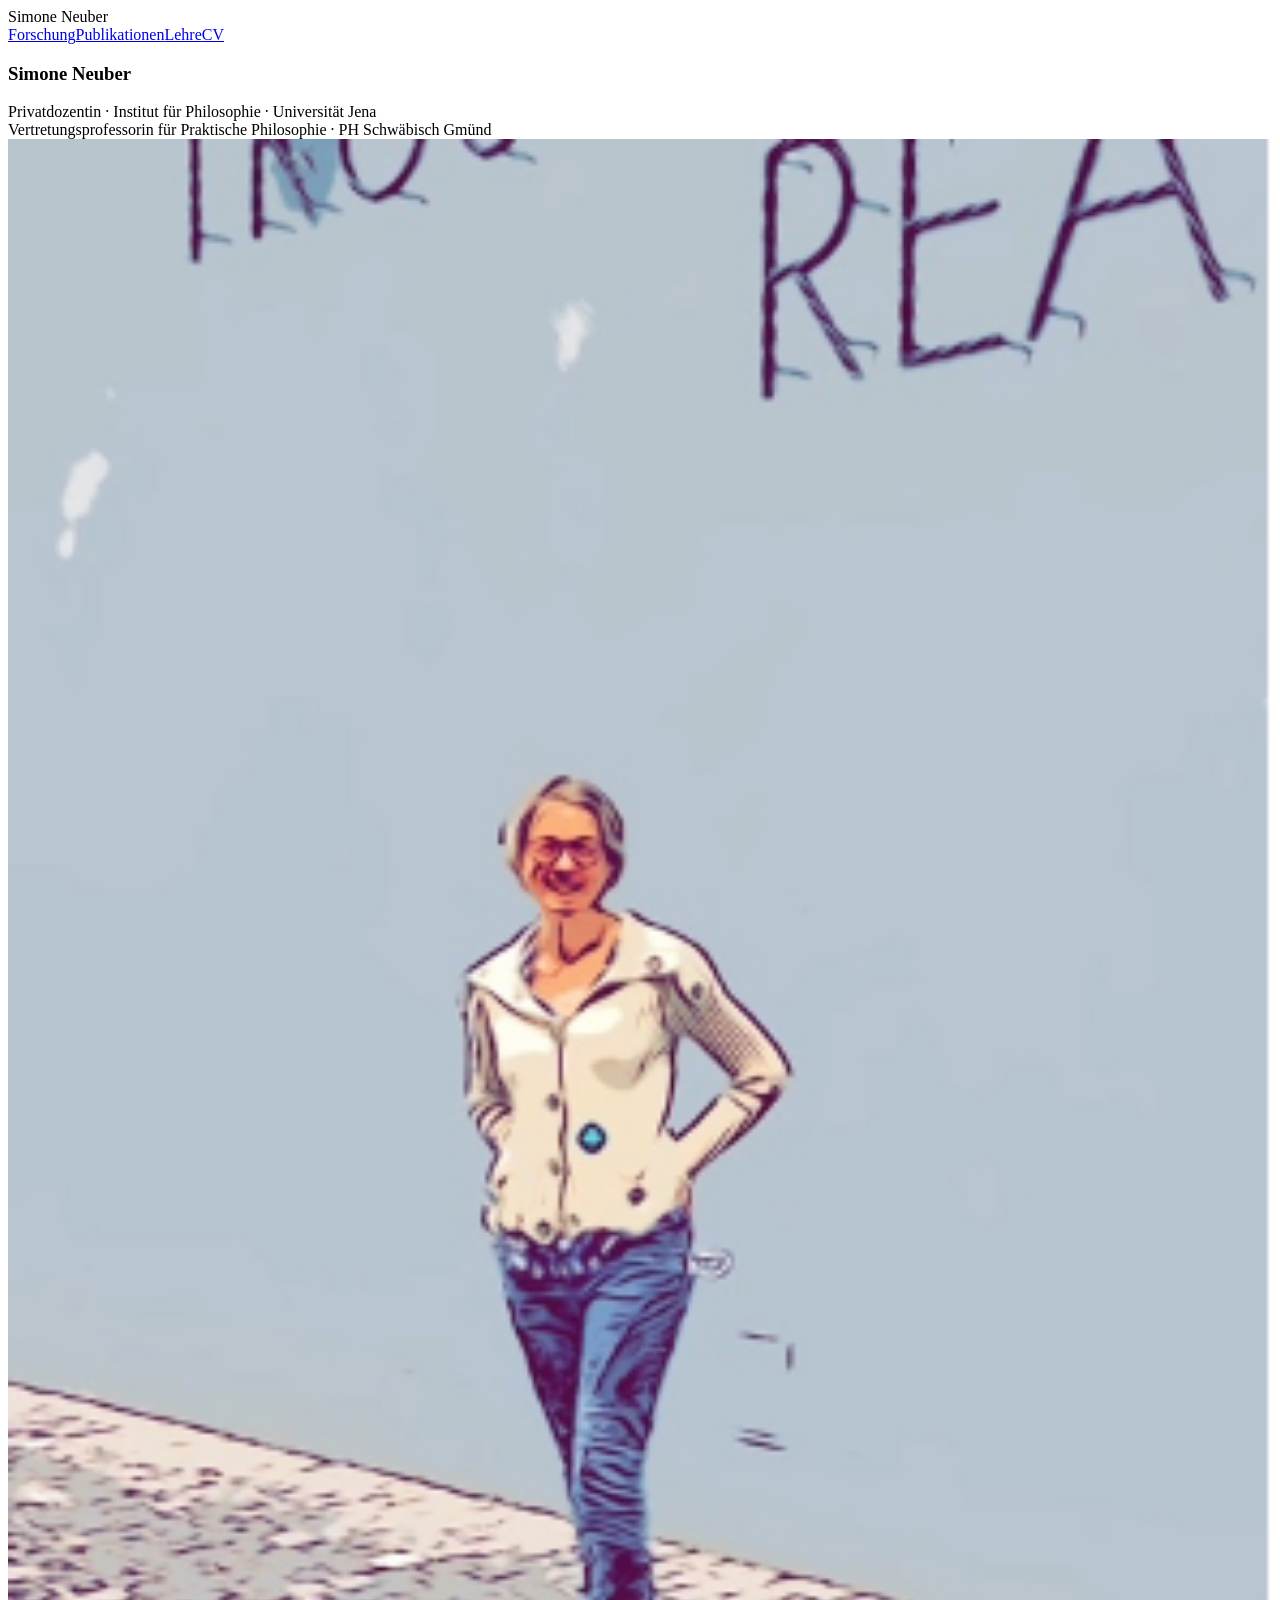
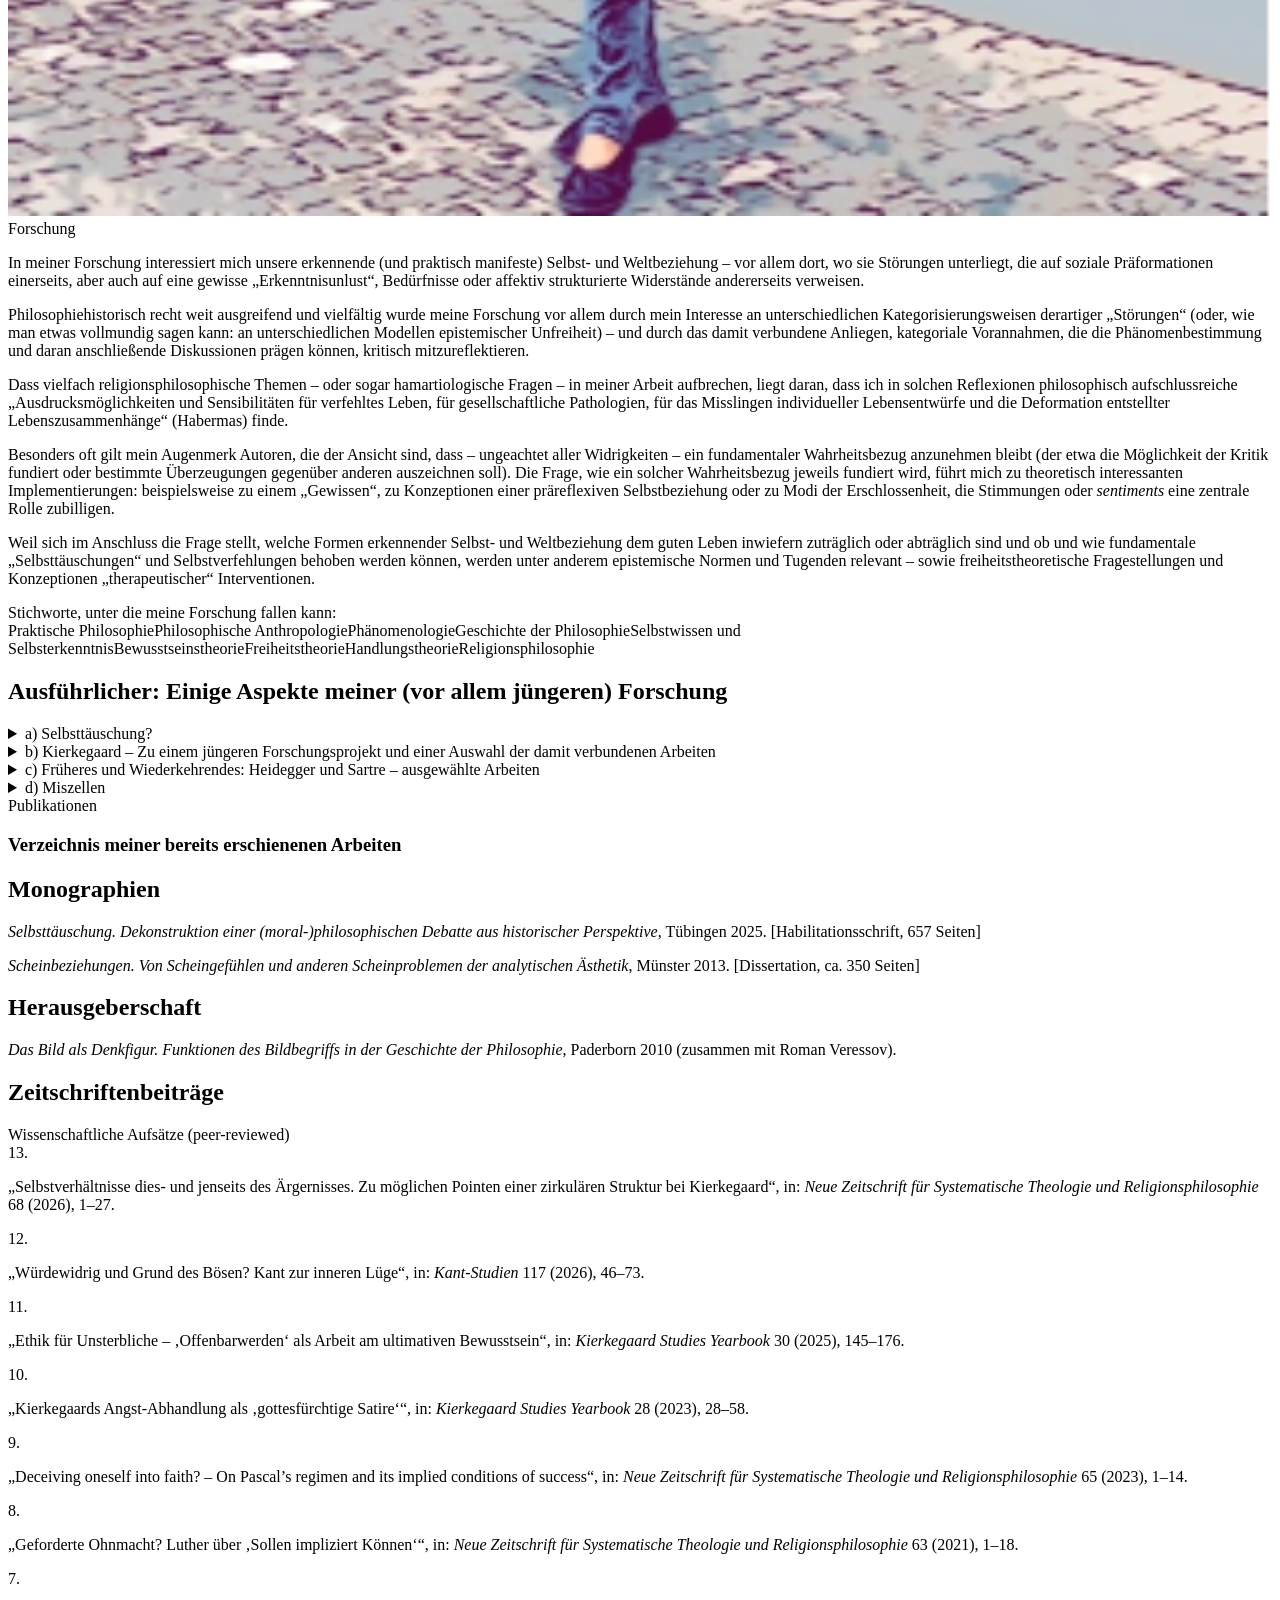
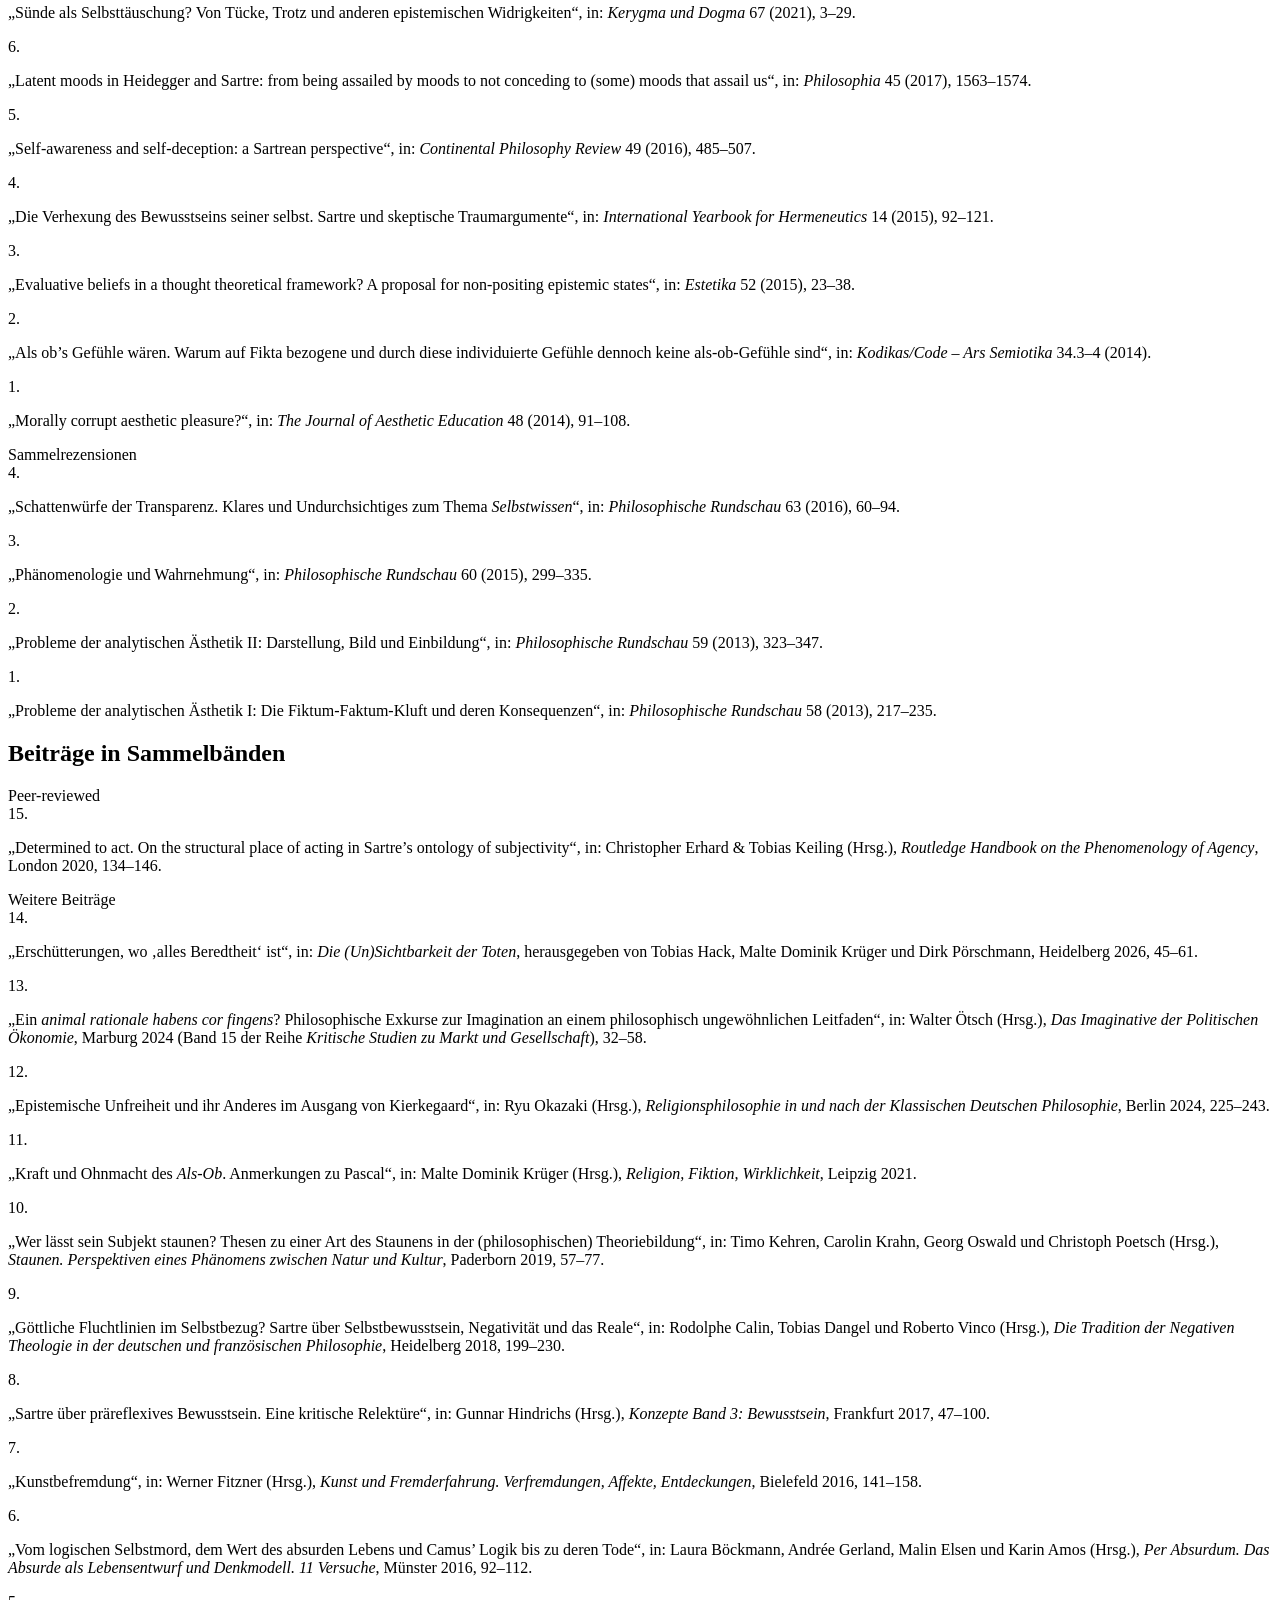
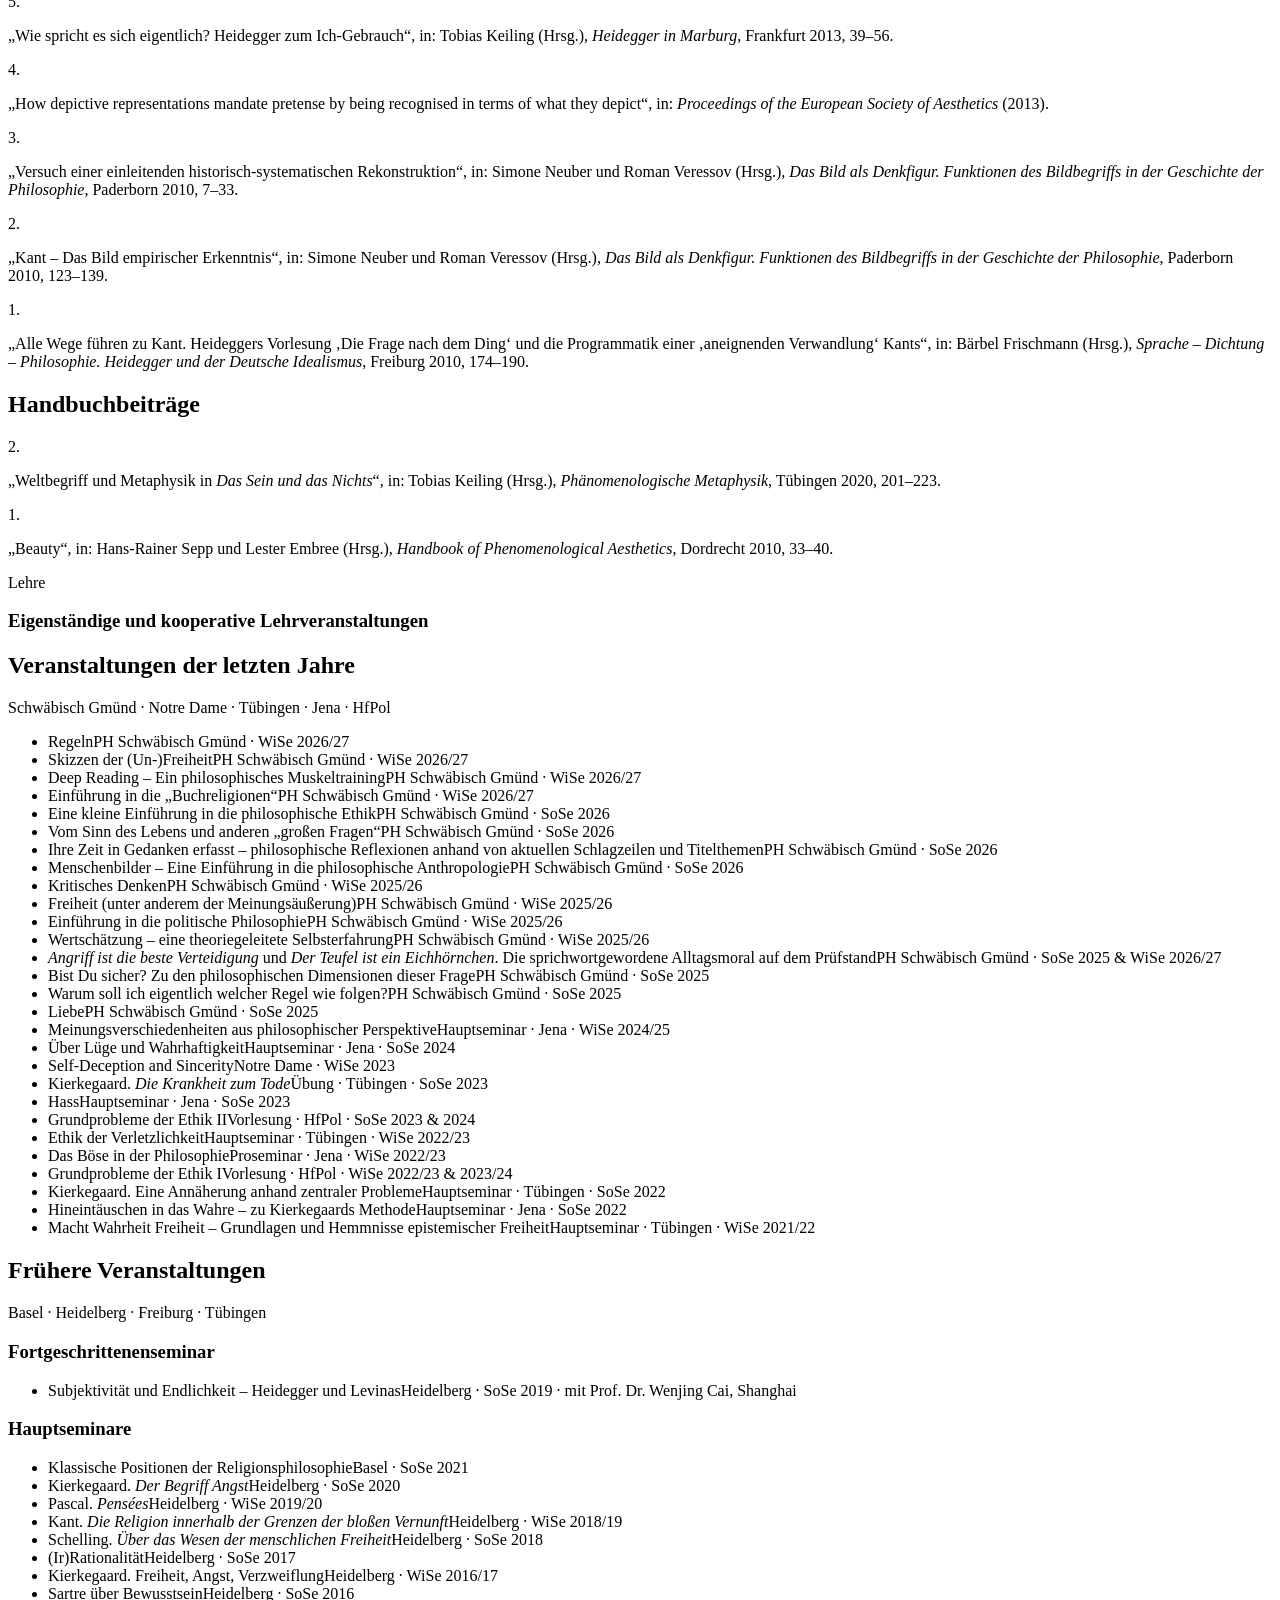
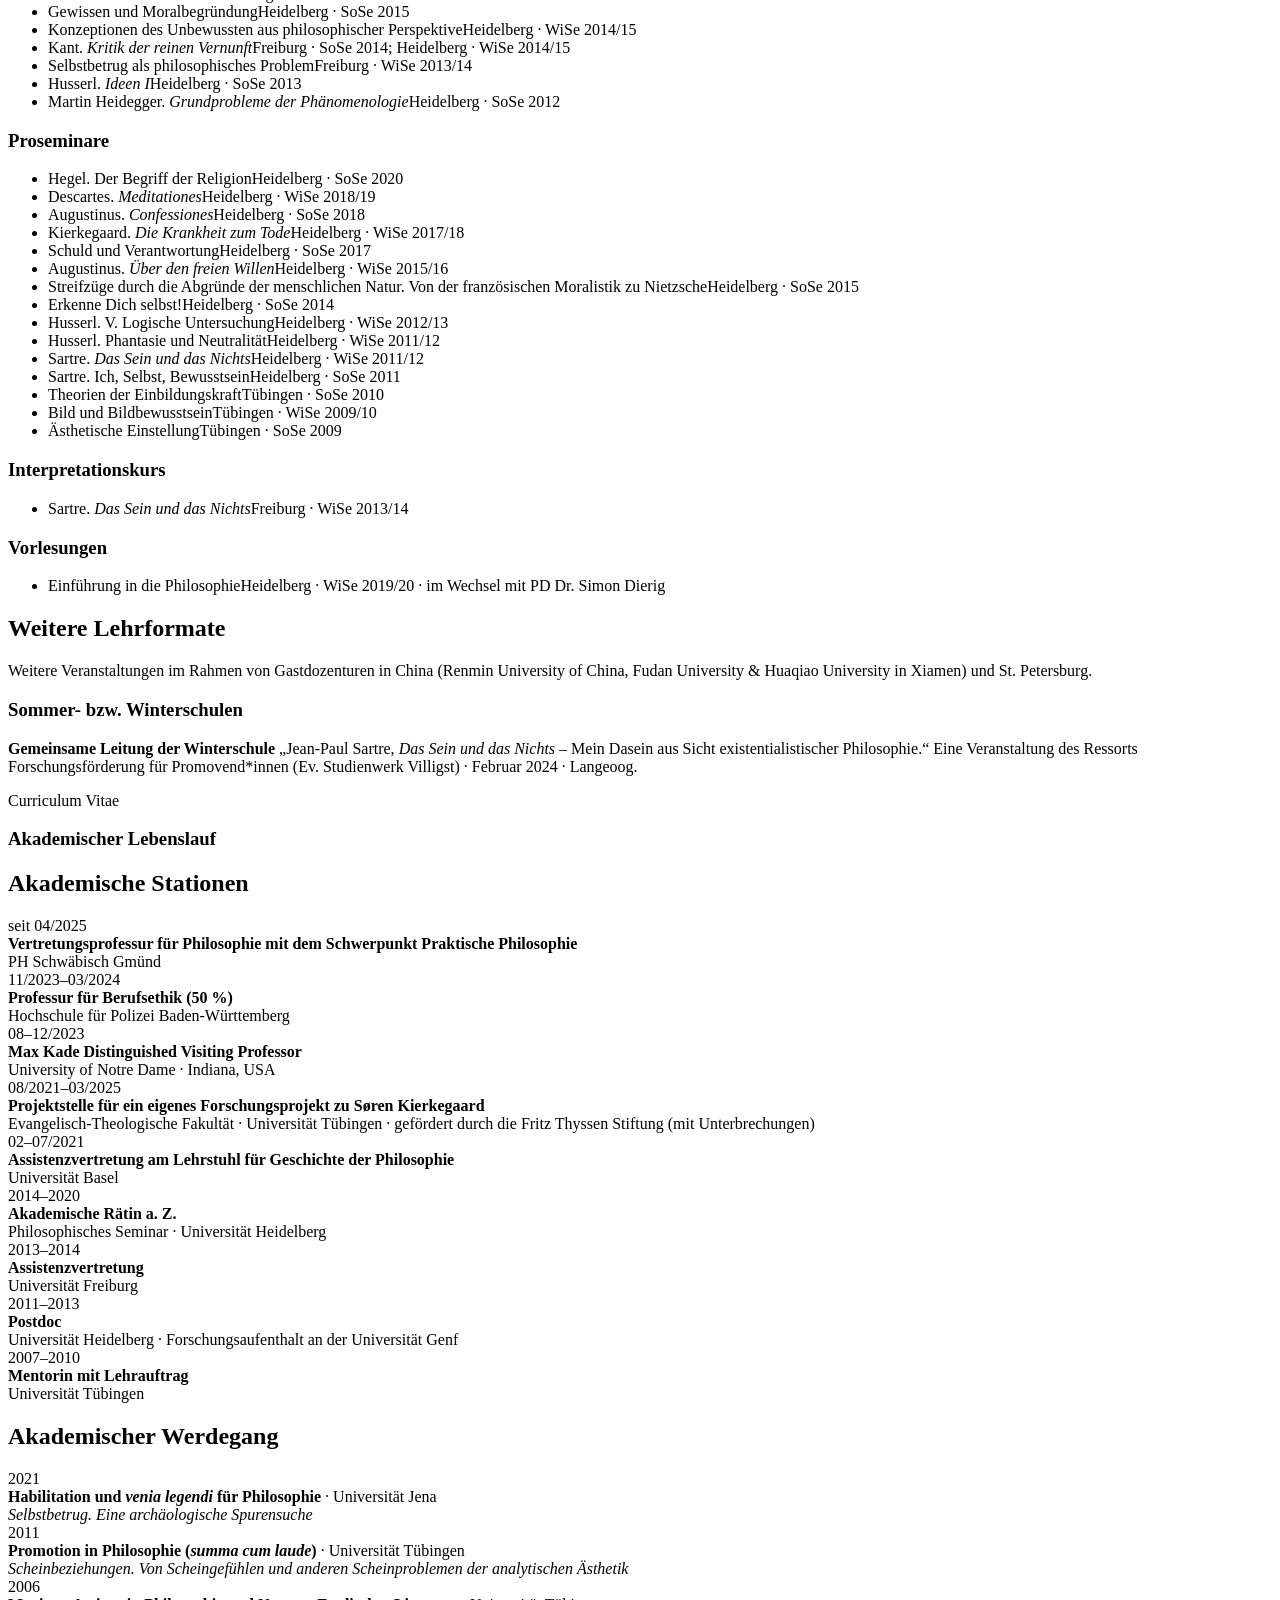
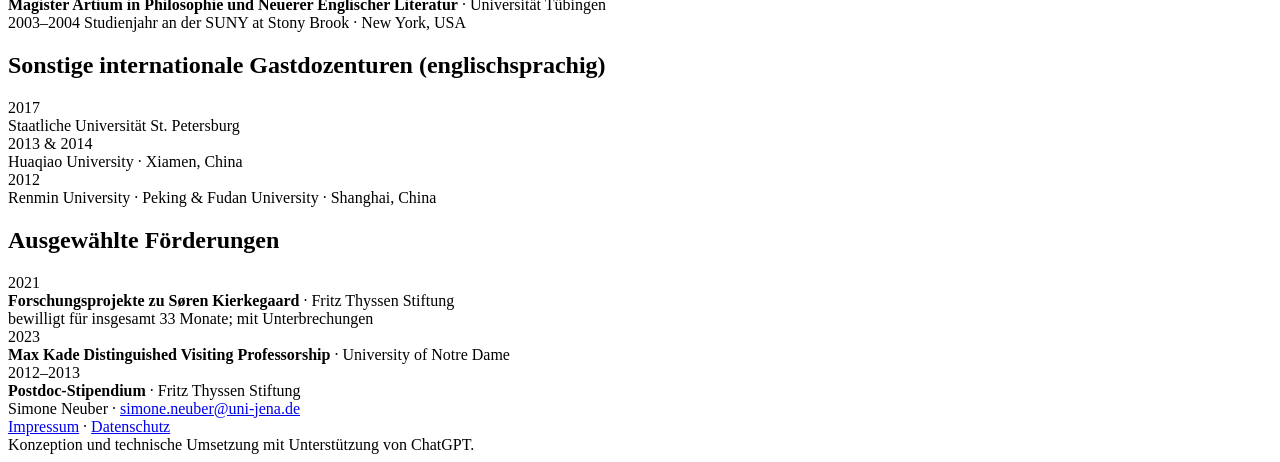
==== index.html @ 90efcafc "Add files via upload" ====
<!DOCTYPE html>
<html lang="de"><head><meta charset="utf-8"/><meta content="width=device-width,initial-scale=1" name="viewport"/><title>Simone Neuber · Philosophie</title><meta content="Simone Neuber – Forschung, Publikationen, Lehre und akademischer Lebenslauf." name="description"/><meta content="Simone Neuber" name="author"/><meta content="light" name="color-scheme"/><link href="styles.css" rel="stylesheet"/></head><body><header><div class="nav"><div class="name">Simone Neuber</div><nav><a aria-label="Forschung" class="active" data-page="research" href="#research">Forschung</a><a aria-label="Publikationen" data-page="publications" href="#publications">Publikationen</a><a aria-label="Lehre" data-page="teaching" href="#teaching">Lehre</a><a aria-label="CV" data-page="cv" href="#cv">CV</a></nav></div></header><section class="page active" id="research">
<section class="hero"><div><h1>Simone Neuber</h1><div class="position">Privatdozentin · Institut für Philosophie · Universität Jena<br/>Vertretungsprofessorin für Praktische Philosophie · PH Schwäbisch Gmünd</div></div><div class="portrait"><img alt="Porträt von Simone Neuber" src="assets/portrait.png" style="width:100%;height:100%;object-fit:cover;object-position:center;border:0"/></div></section>
<main><article class="article"><div class="eyebrow">Forschung</div>
<p>In meiner Forschung interessiert mich unsere erkennende (und praktisch manifeste) Selbst- und Weltbeziehung – vor allem dort, wo sie Störungen unterliegt, die auf soziale Präformationen einerseits, aber auch auf eine gewisse „Erkenntnisunlust“, Bedürfnisse oder affektiv strukturierte Widerstände andererseits verweisen.</p>
<p>Philosophiehistorisch recht weit ausgreifend und vielfältig wurde meine Forschung vor allem durch mein Interesse an unterschiedlichen Kategorisierungsweisen derartiger „Störungen“ (oder, wie man etwas vollmundig sagen kann: an unterschiedlichen Modellen epistemischer Unfreiheit) – und durch das damit verbundene Anliegen, kategoriale Vorannahmen, die die Phänomenbestimmung und daran anschließende Diskussionen prägen können, kritisch mitzureflektieren.</p>
<p>Dass vielfach religionsphilosophische Themen – oder sogar hamartiologische Fragen – in meiner Arbeit aufbrechen, liegt daran, dass ich in solchen Reflexionen philosophisch aufschlussreiche „Ausdrucksmöglichkeiten und Sensibilitäten für verfehltes Leben, für gesellschaftliche Pathologien, für das Misslingen individueller Lebensentwürfe und die Deformation entstellter Lebenszusammenhänge“ (Habermas) finde.</p>
<p>Besonders oft gilt mein Augenmerk Autoren, die der Ansicht sind, dass – ungeachtet aller Widrigkeiten – ein fundamentaler Wahrheitsbezug anzunehmen bleibt (der etwa die Möglichkeit der Kritik fundiert oder bestimmte Überzeugungen gegenüber anderen auszeichnen soll). Die Frage, wie ein solcher Wahrheitsbezug jeweils fundiert wird, führt mich zu theoretisch interessanten Implementierungen: beispielsweise zu einem „Gewissen“, zu Konzeptionen einer präreflexiven Selbstbeziehung oder zu Modi der Erschlossenheit, die Stimmungen oder <em>sentiments</em> eine zentrale Rolle zubilligen.</p>
<p>Weil sich im Anschluss die Frage stellt, welche Formen erkennender Selbst- und Weltbeziehung dem guten Leben inwiefern zuträglich oder abträglich sind und ob und wie fundamentale „Selbsttäuschungen“ und Selbstverfehlungen behoben werden können, werden unter anderem epistemische Normen und Tugenden relevant – sowie freiheitstheoretische Fragestellungen und Konzeptionen „therapeutischer“ Interventionen.</p>
<div class="keywords-label">Stichworte, unter die meine Forschung fallen kann:</div><div class="keywords"><span>Praktische Philosophie</span><span>Philosophische Anthropologie</span><span>Phänomenologie</span><span>Geschichte der Philosophie</span><span>Selbstwissen und Selbsterkenntnis</span><span>Bewusstseinstheorie</span><span>Freiheitstheorie</span><span>Handlungstheorie</span><span>Religionsphilosophie</span></div><h2 class="major">Ausführlicher: Einige Aspekte meiner <span>(vor allem jüngeren)</span> Forschung</h2><details class="research-detail"><summary>a) Selbsttäuschung?</summary><div class="detail-body"><p>Eigentlich wollte ich mit meiner Habilitationsschrift zur aktuellen Debatte um die „Rätsel der Selbsttäuschung“ beitragen – aus Sartre’scher Perspektive. Der Plan war in gewisser Weise aporetisch: Denn wenn Sartres Konzeption der <em>mauvaise foi</em> ernst genommen wird, ist sein Beitrag zur Debatte <em>revisionistisch</em>, weil Sartre meint, dass der konzeptuelle Rahmen der <span class="nowrap">(Fremd-)Täuschung</span>, des Betrugs oder der willentlichen Illusionen die Sache verfehlt. Zu der Sache selbst führt aus Sartres Perspektive einzig der kategoriale Rahmen des „Glaubens“ – oder eben der <em>mauvaise foi</em>.</p><p>Liest man Sartre als jemanden, der in der Sache – wenn auch nicht „historisch“ – kategoriale Bedenken gegenüber der gegenwärtigen Debatte artikuliert, zeigt sich beim Blick auf die Tradition, dass er in guter Gesellschaft ist; paradoxerweise gerade dort, wo die aktuelle Forschungsliteratur zunehmend ihr Phänomen – oder etwas zu ihrer Phänomenfamilie Gehöriges – zu finden scheint. Der kategoriale Zugriff durch das Raster der rätselhaften „Selbsttäuschung“ erweist sich dabei als reichlich problematisches Aktualisierungsmedium: Bei der Einverleibung geht vielfach gerade das kritische Potential der historischen Autoren verloren, durch das sie weniger zur Debatte beitragen als diese vielmehr – durchaus im Sinne Sartres, wenn auch auf je eigene Weise – problematisieren und bereichern können.</p><p>Aus dem geplanten systematischen Beitrag zu den „Rätseln der Selbsttäuschung“ wurde so eine <em>„Dekonstruktion einer […] Debatte aus historischer Perspektive“</em>, die den Sartre’schen Impuls eines „Durchdenk die Sache doch mal so!“ bei einer Reihe von Autoren auf je eigene Weise wiederfindet. Augustinus bringt mit seiner <em>seductio sui</em> ein dynamisch konstituiertes verkehrtes Selbstverhältnis ins Spiel, bei dem sich das Subjekt durch eine „falsche Imagination“, wie es Schelling später nennen wird, so von der Wahrheit wegführt, dass es den „Sündenfall“ in gewisser Weise immer wieder neu performativ vollzieht. (Das klingt anachronistisch und vielleicht eher kierkegaardianisch – aber derartiges blitzt tatsächlich schon bei Augustinus auf!) Kant wirbt mit seiner „inneren Lüge“ für eine bestimmte Form mangelhafter Gewissenhaftigkeit; Pierre Nicoles <em>illusions</em> sind so stark von sozialen Dynamiken getragen, dass sie sich kaum sinnvoll als „Selbsttäuschung“ ansprechen lassen. Und Pascal denkt viel zu verstockungstheoretisch, um Raum für Dynamiken des Sich-selbst-Täuschens zu lassen.</p><p>Genuinere „Selbsttäuschungsdenker“ – wenn auch mit einem eigentümlich weiten Phänomenverständnis – kommen ebenfalls zu Wort: etwa Daniel Dyke, dem wir den ersten systematischen Traktat zu einem ausdrücklich als <em>self-deceit</em> gefassten Phänomen aus dem Jahr 1614 zu verdanken haben und der im Hintergrund der ersten deutschsprachigen Selbstbetrugs- und Selbsttäuschungs-Debatten im 18. Jahrhundert steht. Diese Debatten rekonstruiere ich in groben Zügen und zeichne damit zugleich nach, welche theoretischen Widerstände die Rede von einem wörtlich gemeinten „Selbstbetrug“ zunächst hervorgerufen hat. Bei Wieland wird ihre Diskussion denn auch mit spitzer Ironie in „eine hübsche Gesellschaft“ verlegt, „wo diese Materie, mit aller Seichtigkeit […] durchgebeutelt wurde“. Umso bemerkenswerter ist, wie selbstverständlich sich die Kategorie heute auf sehr viel ältere und durchaus heterogene Phänomene zurückprojizieren lässt.</p><div class="pub-label">Damit verbundene Arbeiten (Auswahl)</div><p><em>Selbsttäuschung. Dekonstruktion einer (moral-)philosophischen Debatte aus historischer Perspektive</em> (Tübingen, 2025).</p><p>„Würdewidrig und Grund des Bösen? Kant zur inneren Lüge“ (<em>Kant-Studien</em>, 2026).</p><p>„Deceiving oneself into faith? – On Pascal’s regimen and its implied conditions of success“ (<em>Neue Zeitschrift für Systematische Theologie und Religionsphilosophie,</em> 2023)</p></div></details><details class="research-detail"><summary>b) Kierkegaard – Zu einem jüngeren Forschungsprojekt und einer Auswahl der damit verbundenen Arbeiten</summary><div class="detail-body"><p>Sofern Kierkegaard mit seinem pseudonymen Werk die Programmatik eines <em>Hineintäuschens in das Wahre</em> verbindet, das aus einem umfassenden „Sinnentrug“ befreien soll, führt meine Auseinandersetzung mit ihm – die von der Fritz Thyssen Stiftung gefördert wurde – in gewisser Weise die Faszination fort, die das obige Projekt angetrieben hat. Doch verschieben sich die Akzente.</p><p>„Selbstverhältnisse dies- und jenseits des Ärgernisses“ (<em>Neue Zeitschrift für Systematische Theologie und Religionsphilosophie</em>, 2026). Kierkegaard ist durch seinen Schreibstil für viele ein recht ärgerlicher Autor. Er ist auch einer, der das „Ärgernis“ als affektiven Abstoßeffekt des absoluten Paradoxes der Christologie zu einer zentralen Kategorie macht. Selig ist, wer in „die Möglichkeit des Ärgernisses“ gestellt ist – und sich nicht ärgert.</p><p>Mich interessiert in diesem Text, ob Kierkegaard theoretisch (und nicht nur exegetisch) gute Gründe hat, diese Disjunktion aus Ärgernis-Nehmen und Nicht-Ärgernis-Nehmen anzubieten (was ich durch eine Analyse der praktischen Identität der sogenannten „ethischen Existenz“ und einer bestimmten Konzeption der „Zusage“ bejahe). Die sehr Kierkegaard-immanente Frage führt auf direktem Weg zu systematisch relevanten Fragen: etwa nach der Möglichkeit einer grundlegenden Transformation praktischer Selbstverhältnisse oder zu der Frage, wie Freiheit gedacht werden muss, wenn „Gnade“ in ihre Bedingungen eingeht, ohne die Struktur der Freiheit als Selbstbestimmtheit zu kompromittieren.</p><p>„Ethik für Unsterbliche – ‚Offenbarwerden‘ als Arbeit am ultimativen Bewusstsein“ (<em>Kierkegaard Studies Yearbook</em>, 2025). Heidegger wird immer wieder mit Kierkegaard in Verbindung gebracht, sofern auch dieser dem Tod existenztransformative Kraft bescheinige. Ich schlage eine andere Lektüre vor: Bei Kierkegaard trägt nicht der Tod, sondern der Gedanke der Unsterblichkeit – genauer: eines göttlichen Endgerichts – die transformative Last. Mit ihm verbindet sich die Dringlichkeit, bereits in der Zeit als jene Verantwortungseinheit zu existieren, als welche jeder Einzelne ultimativ angeschaut wird. „Offenbarwerden“ bezeichnet dann die Arbeit an einem solchen „ultimativen Bewusstsein“ – und damit zugleich eine eigentümliche Konzeption praktischer Identität, in der die Frage, wer ich bin und sein soll, von der Frage nach demjenigen, als der ich mich zu verantworten habe, nicht zu trennen ist.</p><p>„Kierkegaards Angst-Abhandlung als ‚gottesfürchtige Satire‘“ (<em>Kierkegaard Studies Yearbook</em>, 2023). Hier gehe ich den eigentlich recht offensichtlichen ironischen Brechungen der berühmten Angst-Schrift nach. Nimmt man sie ernst, wird der theoretische Beitrag ihres ersten Kapitels subversiv gebrochen: Er ist keine „neutrale“ Theorie einer Aporie der Freiheit – sprich: des „Sündenfalls“ –, sondern die Selbstauskunft eines von tiefer Angst vor dem Guten und Bösen Gezeichneten, der durch die Art seines theoretischen Entwurfs (und indem er überhaupt zu diesem anhebt) die auf sich geladene Schuld von sich weist. <em>Der Begriff Angst</em> wird dadurch nicht weniger theoretisch faszinierend. Doch verschiebt sich die Pointe der Schrift.</p></div></details><details class="research-detail"><summary>c) Früheres und Wiederkehrendes: Heidegger und Sartre – ausgewählte Arbeiten</summary><div class="detail-body"><p>Heidegger war Gegenstand meiner Magisterarbeit, deren Kurzform – „Alle Wege führen zu Kant. Heideggers Vorlesung ‚Die Frage nach dem Ding‘ und die Programmatik einer ‚aneignenden Verwandlung‘ Kants“ – zu meiner ersten wissenschaftlichen Publikation wurde.</p><p>In einer neueren Arbeit zum einhundertsten Jubiläum von <em>Sein und Zeit</em> (für ein Sonderheft der <em>Deutschen Zeitschrift für Philosophie</em>) versuche ich, mit geburtstagsfreundlichem Wohlwollen meine früheren Lektüreeindrücke zu revidieren und einer zunächst eher ärgerlichen Zirkularität von Heideggers Gewissenskonzeption eine strukturelle Stimmigkeit einzuzeichnen. Dabei profitiere ich unter anderem von meinen jüngeren Arbeiten zu Zirkelstrukturen bei Kierkegaard.</p><p>Neben Heidegger ist Sartre ein immer wiederkehrender Gesprächspartner. Seine Konzeption eines präreflexiven Selbstbezugs habe ich in „Sartre über präreflexives Bewusstsein. Eine kritische Relektüre“ (<em>Konzepte</em>, 2017) untersucht. Die strukturelle Fruchtbarkeit seiner eigentümlichen Unterscheidung von (deskriptiver) Ontologie und (explanatorischer) Metaphysik, der ich in „Weltbegriff und Metaphysik in <em>Das Sein und das Nichts</em>“ (<em>Phänomenologische Metaphysik</em>, 2020) unter anderem nachgegangen bin, habe ich jüngst unerwartet in einer Arbeit zu Kierkegaard wiederentdeckt.</p><p>Die Arbeit „Determined to act. On the structural place of acting in Sartre’s ontology of subjectivity“ (<em>The Routledge Handbook of Phenomenology of Agency</em> 2020) mag ich, weil ich dort Sartres eigentümliche Konzeption des <em>néant</em> und einige der erstaunlich weitreichenden systematischen Erwartungen aufschlüssle, die er mit ihr verbindet. Besonders interessiert mich dabei Sartres Versuch zu erklären, warum Bewusstsein wesentlich handelndes Bewusstsein ist. Neben der setzenden Intentionalität des Gegenstandsbezugs lässt sich bei ihm eine projektive Intentionalität rekonstruieren: Bewusstsein entwirft in einer Art „Kurzschluss-Projektion“ einen Wert, wobei dieser Entwurf sich immer schon als praktisches Engagement in seine versuchte Verwirklichung vollzieht. Diese projektive Intentionalität prägt wiederum, wie uns die Welt begegnet: nicht als Welt bloßer Gegenstände, sondern als eine Welt von Aufgaben, Aufforderungen und Möglichkeiten des Handelns. Sartres Konzeption des Handelns wird so aus dem Horizont seiner Ontologie heraus entwickelt.</p></div></details><details class="research-detail"><summary>d) Miszellen</summary><div class="detail-body"><p>Kann man philosophisch zu Luther publizieren? Durchaus, vor allem wenn es um das Verhältnis von Sollen und Können geht – und wenn der persistente Eindruck zu revidieren ist, Luther sei ein vehementer Kontrahent der These „Sollen impliziert Können“. Tatsächlich bestreitet Luther diese These nicht, sondern vertritt sie leidenschaftlich. Denn sie aufzugeben – „Was ist das anderes, als aus Gott einen Tyrannen und Schinder (<em>tyrannum et carnificem</em>) zu machen, der von uns fordert, was wir nicht leisten können?“ (nach Kleinknecht, WA 40/1, 227, 19 f.)</p><p>Allerdings kennt Luther verschiedene Formen des „Gebrauchs“ eines „Sollens“: etwa einen, der – mit gleichsam didaktischer Funktion und als wäre er „quaedam Ironia seu irrisio“ (WA 40/1, 425, 32.28) – den Einzelnen gerade seines Unvermögens überführen soll. Mit dieser Fokussierung ficht Luther die These „Sollen impliziert Können“ nicht an. Vielmehr ist die Einführung dieses besonderen Gebrauchs an die These gebunden, dass ein gewöhnliches <em>Sollen</em> ein <em>Können</em> impliziert. Das zeige ich in „Geforderte Ohnmacht? Luther über ‚Sollen impliziert Können‘“ (<em>Neue Zeitschrift für Systematische Theologie und Religionsphilosophie</em>, 2021).</p></div></details></article></main></section><section class="page" id="publications"><div class="pub-wrap"><article class="pub-article"><div class="eyebrow">Publikationen</div><h1 class="pub-title">Verzeichnis meiner bereits erschienenen Arbeiten</h1>
<section class="pub-section"><h2>Monographien</h2>
<div class="pub-entry no-num"><p><em>Selbsttäuschung. Dekonstruktion einer (moral-)philosophischen Debatte aus historischer Perspektive</em>, Tübingen 2025. <span class="pub-note">[Habilitationsschrift, 657 Seiten]</span></p></div>
<div class="pub-entry no-num"><p><em>Scheinbeziehungen. Von Scheingefühlen und anderen Scheinproblemen der analytischen Ästhetik</em>, Münster 2013. <span class="pub-note">[Dissertation, ca. 350 Seiten]</span></p></div></section>
<section class="pub-section"><h2>Herausgeberschaft</h2><div class="pub-entry no-num"><p><em>Das Bild als Denkfigur. Funktionen des Bildbegriffs in der Geschichte der Philosophie</em>, Paderborn 2010 (zusammen mit Roman Veressov).</p></div></section>
<section class="pub-section"><h2>Zeitschriftenbeiträge</h2><div class="pub-subhead">Wissenschaftliche Aufsätze (peer-reviewed)</div>
<div class="pub-entry"><div class="pub-num">13.</div><p>„Selbstverhältnisse dies- und jenseits des Ärgernisses. Zu möglichen Pointen einer zirkulären Struktur bei Kierkegaard“, in: <em>Neue Zeitschrift für Systematische Theologie und Religionsphilosophie</em> 68 (2026), 1–27.</p></div>
<div class="pub-entry"><div class="pub-num">12.</div><p>„Würdewidrig und Grund des Bösen? Kant zur inneren Lüge“, in: <em>Kant-Studien</em> 117 (2026), 46–73.</p></div>
<div class="pub-entry"><div class="pub-num">11.</div><p>„Ethik für Unsterbliche – ‚Offenbarwerden‘ als Arbeit am ultimativen Bewusstsein“, in: <em>Kierkegaard Studies Yearbook</em> 30 (2025), 145–176.</p></div>
<div class="pub-entry"><div class="pub-num">10.</div><p>„Kierkegaards Angst-Abhandlung als ‚gottesfürchtige Satire‘“, in: <em>Kierkegaard Studies Yearbook</em> 28 (2023), 28–58.</p></div>
<div class="pub-entry"><div class="pub-num">9.</div><p>„Deceiving oneself into faith? – On Pascal’s regimen and its implied conditions of success“, in: <em>Neue Zeitschrift für Systematische Theologie und Religionsphilosophie</em> 65 (2023), 1–14.</p></div>
<div class="pub-entry"><div class="pub-num">8.</div><p>„Geforderte Ohnmacht? Luther über ‚Sollen impliziert Können‘“, in: <em>Neue Zeitschrift für Systematische Theologie und Religionsphilosophie</em> 63 (2021), 1–18.</p></div>
<div class="pub-entry"><div class="pub-num">7.</div><p>„Sünde als Selbsttäuschung? Von Tücke, Trotz und anderen epistemischen Widrigkeiten“, in: <em>Kerygma und Dogma</em> 67 (2021), 3–29.</p></div>
<div class="pub-entry"><div class="pub-num">6.</div><p>„Latent moods in Heidegger and Sartre: from being assailed by moods to not conceding to (some) moods that assail us“, in: <em>Philosophia</em> 45 (2017), 1563–1574.</p></div>
<div class="pub-entry"><div class="pub-num">5.</div><p>„Self-awareness and self-deception: a Sartrean perspective“, in: <em>Continental Philosophy Review</em> 49 (2016), 485–507.</p></div>
<div class="pub-entry"><div class="pub-num">4.</div><p>„Die Verhexung des Bewusstseins seiner selbst. Sartre und skeptische Traumargumente“, in: <em>International Yearbook for Hermeneutics</em> 14 (2015), 92–121.</p></div>
<div class="pub-entry"><div class="pub-num">3.</div><p>„Evaluative beliefs in a thought theoretical framework? A proposal for non-positing epistemic states“, in: <em>Estetika</em> 52 (2015), 23–38.</p></div>
<div class="pub-entry"><div class="pub-num">2.</div><p>„Als ob’s Gefühle wären. Warum auf Fikta bezogene und durch diese individuierte Gefühle dennoch keine als-ob-Gefühle sind“, in: <em>Kodikas/Code – Ars Semiotika</em> 34.3–4 (2014).</p></div>
<div class="pub-entry"><div class="pub-num">1.</div><p>„Morally corrupt aesthetic pleasure?“, in: <em>The Journal of Aesthetic Education</em> 48 (2014), 91–108.</p></div>
<div class="pub-subhead">Sammelrezensionen</div>
<div class="pub-entry"><div class="pub-num">4.</div><p>„Schattenwürfe der Transparenz. Klares und Undurchsichtiges zum Thema <em>Selbstwissen</em>“, in: <em>Philosophische Rundschau</em> 63 (2016), 60–94.</p></div>
<div class="pub-entry"><div class="pub-num">3.</div><p>„Phänomenologie und Wahrnehmung“, in: <em>Philosophische Rundschau</em> 60 (2015), 299–335.</p></div>
<div class="pub-entry"><div class="pub-num">2.</div><p>„Probleme der analytischen Ästhetik II: Darstellung, Bild und Einbildung“, in: <em>Philosophische Rundschau</em> 59 (2013), 323–347.</p></div>
<div class="pub-entry"><div class="pub-num">1.</div><p>„Probleme der analytischen Ästhetik I: Die Fiktum-Faktum-Kluft und deren Konsequenzen“, in: <em>Philosophische Rundschau</em> 58 (2013), 217–235.</p></div></section>
<section class="pub-section"><h2>Beiträge in Sammelbänden</h2><div class="pub-subhead">Peer-reviewed</div>
<div class="pub-entry"><div class="pub-num">15.</div><p>„Determined to act. On the structural place of acting in Sartre’s ontology of subjectivity“, in: Christopher Erhard &amp; Tobias Keiling (Hrsg.), <em>Routledge Handbook on the Phenomenology of Agency</em>, London 2020, 134–146.</p></div>
<div class="pub-subhead">Weitere Beiträge</div>
<div class="pub-entry"><div class="pub-num">14.</div><p>„Erschütterungen, wo ‚alles Beredtheit‘ ist“, in: <em>Die (Un)Sichtbarkeit der Toten</em>, herausgegeben von Tobias Hack, Malte Dominik Krüger und Dirk Pörschmann, Heidelberg 2026, 45–61.</p></div>
<div class="pub-entry"><div class="pub-num">13.</div><p>„Ein <em>animal rationale habens cor fingens</em>? Philosophische Exkurse zur Imagination an einem philosophisch ungewöhnlichen Leitfaden“, in: Walter Ötsch (Hrsg.), <em>Das Imaginative der Politischen Ökonomie</em>, Marburg 2024 (Band 15 der Reihe <em>Kritische Studien zu Markt und Gesellschaft</em>), 32–58.</p></div>
<div class="pub-entry"><div class="pub-num">12.</div><p>„Epistemische Unfreiheit und ihr Anderes im Ausgang von Kierkegaard“, in: Ryu Okazaki (Hrsg.), <em>Religionsphilosophie in und nach der Klassischen Deutschen Philosophie</em>, Berlin 2024, 225–243.</p></div>
<div class="pub-entry"><div class="pub-num">11.</div><p>„Kraft und Ohnmacht des <em>Als-Ob</em>. Anmerkungen zu Pascal“, in: Malte Dominik Krüger (Hrsg.), <em>Religion, Fiktion, Wirklichkeit</em>, Leipzig 2021.</p></div>
<div class="pub-entry"><div class="pub-num">10.</div><p>„Wer lässt sein Subjekt staunen? Thesen zu einer Art des Staunens in der (philosophischen) Theoriebildung“, in: Timo Kehren, Carolin Krahn, Georg Oswald und Christoph Poetsch (Hrsg.), <em>Staunen. Perspektiven eines Phänomens zwischen Natur und Kultur</em>, Paderborn 2019, 57–77.</p></div>
<div class="pub-entry"><div class="pub-num">9.</div><p>„Göttliche Fluchtlinien im Selbstbezug? Sartre über Selbstbewusstsein, Negativität und das Reale“, in: Rodolphe Calin, Tobias Dangel und Roberto Vinco (Hrsg.), <em>Die Tradition der Negativen Theologie in der deutschen und französischen Philosophie</em>, Heidelberg 2018, 199–230.</p></div>
<div class="pub-entry"><div class="pub-num">8.</div><p>„Sartre über präreflexives Bewusstsein. Eine kritische Relektüre“, in: Gunnar Hindrichs (Hrsg.), <em>Konzepte Band 3: Bewusstsein</em>, Frankfurt 2017, 47–100.</p></div>
<div class="pub-entry"><div class="pub-num">7.</div><p>„Kunstbefremdung“, in: Werner Fitzner (Hrsg.), <em>Kunst und Fremderfahrung. Verfremdungen, Affekte, Entdeckungen</em>, Bielefeld 2016, 141–158.</p></div>
<div class="pub-entry"><div class="pub-num">6.</div><p>„Vom logischen Selbstmord, dem Wert des absurden Lebens und Camus’ Logik bis zu deren Tode“, in: Laura Böckmann, Andrée Gerland, Malin Elsen und Karin Amos (Hrsg.), <em>Per Absurdum. Das Absurde als Lebensentwurf und Denkmodell. 11 Versuche</em>, Münster 2016, 92–112.</p></div>
<div class="pub-entry"><div class="pub-num">5.</div><p>„Wie spricht es sich eigentlich? Heidegger zum Ich-Gebrauch“, in: Tobias Keiling (Hrsg.), <em>Heidegger in Marburg</em>, Frankfurt 2013, 39–56.</p></div>
<div class="pub-entry"><div class="pub-num">4.</div><p>„How depictive representations mandate pretense by being recognised in terms of what they depict“, in: <em>Proceedings of the European Society of Aesthetics</em> (2013).</p></div>
<div class="pub-entry"><div class="pub-num">3.</div><p>„Versuch einer einleitenden historisch-systematischen Rekonstruktion“, in: Simone Neuber und Roman Veressov (Hrsg.), <em>Das Bild als Denkfigur. Funktionen des Bildbegriffs in der Geschichte der Philosophie</em>, Paderborn 2010, 7–33.</p></div>
<div class="pub-entry"><div class="pub-num">2.</div><p>„Kant – Das Bild empirischer Erkenntnis“, in: Simone Neuber und Roman Veressov (Hrsg.), <em>Das Bild als Denkfigur. Funktionen des Bildbegriffs in der Geschichte der Philosophie</em>, Paderborn 2010, 123–139.</p></div>
<div class="pub-entry"><div class="pub-num">1.</div><p>„Alle Wege führen zu Kant. Heideggers Vorlesung ‚Die Frage nach dem Ding‘ und die Programmatik einer ‚aneignenden Verwandlung‘ Kants“, in: Bärbel Frischmann (Hrsg.), <em>Sprache – Dichtung – Philosophie. Heidegger und der Deutsche Idealismus</em>, Freiburg 2010, 174–190.</p></div></section>
<section class="pub-section"><h2>Handbuchbeiträge</h2>
<div class="pub-entry"><div class="pub-num">2.</div><p>„Weltbegriff und Metaphysik in <em>Das Sein und das Nichts</em>“, in: Tobias Keiling (Hrsg.), <em>Phänomenologische Metaphysik</em>, Tübingen 2020, 201–223.</p></div>
<div class="pub-entry"><div class="pub-num">1.</div><p>„Beauty“, in: Hans-Rainer Sepp und Lester Embree (Hrsg.), <em>Handbook of Phenomenological Aesthetics</em>, Dordrecht 2010, 33–40.</p></div></section>

</article></div></section><section class="page" id="teaching"><div class="teaching-wrap"><article class="teaching-article">
<div class="eyebrow">Lehre</div><h1 class="teaching-title">Eigenständige und kooperative Lehrveranstaltungen</h1>
<section class="teaching-section"><h2>Veranstaltungen der letzten Jahre</h2><div class="teaching-places">Schwäbisch Gmünd · Notre Dame · Tübingen · Jena · HfPol</div>
<ul class="course-list">
<li><span class="course-title">Regeln</span><span class="course-meta">PH Schwäbisch Gmünd · WiSe 2026/27</span></li>
<li><span class="course-title">Skizzen der (Un-)Freiheit</span><span class="course-meta">PH Schwäbisch Gmünd · WiSe 2026/27</span></li>
<li><span class="course-title">Deep Reading – Ein philosophisches Muskeltraining</span><span class="course-meta">PH Schwäbisch Gmünd · WiSe 2026/27</span></li>
<li><span class="course-title">Einführung in die „Buchreligionen“</span><span class="course-meta">PH Schwäbisch Gmünd · WiSe 2026/27</span></li>
<li><span class="course-title">Eine kleine Einführung in die philosophische Ethik</span><span class="course-meta">PH Schwäbisch Gmünd · SoSe 2026</span></li>
<li><span class="course-title">Vom Sinn des Lebens und anderen „großen Fragen“</span><span class="course-meta">PH Schwäbisch Gmünd · SoSe 2026</span></li>
<li><span class="course-title">Ihre Zeit in Gedanken erfasst – philosophische Reflexionen anhand von aktuellen Schlagzeilen und Titelthemen</span><span class="course-meta">PH Schwäbisch Gmünd · SoSe 2026</span></li>
<li><span class="course-title">Menschenbilder – Eine Einführung in die philosophische Anthropologie</span><span class="course-meta">PH Schwäbisch Gmünd · SoSe 2026</span></li>
<li><span class="course-title">Kritisches Denken</span><span class="course-meta">PH Schwäbisch Gmünd · WiSe 2025/26</span></li>
<li><span class="course-title">Freiheit (unter anderem der Meinungsäußerung)</span><span class="course-meta">PH Schwäbisch Gmünd · WiSe 2025/26</span></li>
<li><span class="course-title">Einführung in die politische Philosophie</span><span class="course-meta">PH Schwäbisch Gmünd · WiSe 2025/26</span></li>
<li><span class="course-title">Wertschätzung – eine theoriegeleitete Selbsterfahrung</span><span class="course-meta">PH Schwäbisch Gmünd · WiSe 2025/26</span></li>
<li><span class="course-title"><em>Angriff ist die beste Verteidigung</em> und <em>Der Teufel ist ein Eichhörnchen</em>. Die sprichwortgewordene Alltagsmoral auf dem Prüfstand</span><span class="course-meta">PH Schwäbisch Gmünd · SoSe 2025 &amp; WiSe 2026/27</span></li>
<li><span class="course-title">Bist Du sicher? Zu den philosophischen Dimensionen dieser Frage</span><span class="course-meta">PH Schwäbisch Gmünd · SoSe 2025</span></li>
<li><span class="course-title">Warum soll ich eigentlich welcher Regel wie folgen?</span><span class="course-meta">PH Schwäbisch Gmünd · SoSe 2025</span></li>
<li><span class="course-title">Liebe</span><span class="course-meta">PH Schwäbisch Gmünd · SoSe 2025</span></li>
<li><span class="course-title">Meinungsverschiedenheiten aus philosophischer Perspektive</span><span class="course-meta">Hauptseminar · Jena · WiSe 2024/25</span></li>
<li><span class="course-title">Über Lüge und Wahrhaftigkeit</span><span class="course-meta">Hauptseminar · Jena · SoSe 2024</span></li>
<li><span class="course-title">Self-Deception and Sincerity</span><span class="course-meta">Notre Dame · WiSe 2023</span></li>
<li><span class="course-title">Kierkegaard. <em>Die Krankheit zum Tode</em></span><span class="course-meta">Übung · Tübingen · SoSe 2023</span></li>
<li><span class="course-title">Hass</span><span class="course-meta">Hauptseminar · Jena · SoSe 2023</span></li>
<li><span class="course-title">Grundprobleme der Ethik II</span><span class="course-meta">Vorlesung · HfPol · SoSe 2023 &amp; 2024</span></li>
<li><span class="course-title">Ethik der Verletzlichkeit</span><span class="course-meta">Hauptseminar · Tübingen · WiSe 2022/23</span></li>
<li><span class="course-title">Das Böse in der Philosophie</span><span class="course-meta">Proseminar · Jena · WiSe 2022/23</span></li>
<li><span class="course-title">Grundprobleme der Ethik I</span><span class="course-meta">Vorlesung · HfPol · WiSe 2022/23 &amp; 2023/24</span></li>
<li><span class="course-title">Kierkegaard. Eine Annäherung anhand zentraler Probleme</span><span class="course-meta">Hauptseminar · Tübingen · SoSe 2022</span></li>
<li><span class="course-title">Hineintäuschen in das Wahre – zu Kierkegaards Methode</span><span class="course-meta">Hauptseminar · Jena · SoSe 2022</span></li>
<li><span class="course-title">Macht Wahrheit Freiheit – Grundlagen und Hemmnisse epistemischer Freiheit</span><span class="course-meta">Hauptseminar · Tübingen · WiSe 2021/22</span></li>
</ul></section>
<section class="teaching-section earlier"><h2>Frühere Veranstaltungen</h2><div class="teaching-places">Basel · Heidelberg · Freiburg · Tübingen</div>
<h3>Fortgeschrittenenseminar</h3><ul class="course-list"><li><span class="course-title">Subjektivität und Endlichkeit – Heidegger und Levinas</span><span class="course-meta">Heidelberg · SoSe 2019 · mit Prof. Dr. Wenjing Cai, Shanghai</span></li></ul>
<h3>Hauptseminare</h3><ul class="course-list">
<li><span class="course-title">Klassische Positionen der Religionsphilosophie</span><span class="course-meta">Basel · SoSe 2021</span></li>
<li><span class="course-title">Kierkegaard. <em>Der Begriff Angst</em></span><span class="course-meta">Heidelberg · SoSe 2020</span></li>
<li><span class="course-title">Pascal. <em>Pensées</em></span><span class="course-meta">Heidelberg · WiSe 2019/20</span></li>
<li><span class="course-title">Kant. <em>Die Religion innerhalb der Grenzen der bloßen Vernunft</em></span><span class="course-meta">Heidelberg · WiSe 2018/19</span></li>
<li><span class="course-title">Schelling. <em>Über das Wesen der menschlichen Freiheit</em></span><span class="course-meta">Heidelberg · SoSe 2018</span></li>
<li><span class="course-title">(Ir)Rationalität</span><span class="course-meta">Heidelberg · SoSe 2017</span></li>
<li><span class="course-title">Kierkegaard. Freiheit, Angst, Verzweiflung</span><span class="course-meta">Heidelberg · WiSe 2016/17</span></li>
<li><span class="course-title">Sartre über Bewusstsein</span><span class="course-meta">Heidelberg · SoSe 2016</span></li>
<li><span class="course-title">Gewissen und Moralbegründung</span><span class="course-meta">Heidelberg · SoSe 2015</span></li>
<li><span class="course-title">Konzeptionen des Unbewussten aus philosophischer Perspektive</span><span class="course-meta">Heidelberg · WiSe 2014/15</span></li>
<li><span class="course-title">Kant. <em>Kritik der reinen Vernunft</em></span><span class="course-meta">Freiburg · SoSe 2014; Heidelberg · WiSe 2014/15</span></li>
<li><span class="course-title">Selbstbetrug als philosophisches Problem</span><span class="course-meta">Freiburg · WiSe 2013/14</span></li>
<li><span class="course-title">Husserl. <em>Ideen I</em></span><span class="course-meta">Heidelberg · SoSe 2013</span></li>
<li><span class="course-title">Martin Heidegger. <em>Grundprobleme der Phänomenologie</em></span><span class="course-meta">Heidelberg · SoSe 2012</span></li>
</ul>
<h3>Proseminare</h3><ul class="course-list">
<li><span class="course-title">Hegel. Der Begriff der Religion</span><span class="course-meta">Heidelberg · SoSe 2020</span></li>
<li><span class="course-title">Descartes. <em>Meditationes</em></span><span class="course-meta">Heidelberg · WiSe 2018/19</span></li>
<li><span class="course-title">Augustinus. <em>Confessiones</em></span><span class="course-meta">Heidelberg · SoSe 2018</span></li>
<li><span class="course-title">Kierkegaard. <em>Die Krankheit zum Tode</em></span><span class="course-meta">Heidelberg · WiSe 2017/18</span></li>
<li><span class="course-title">Schuld und Verantwortung</span><span class="course-meta">Heidelberg · SoSe 2017</span></li>
<li><span class="course-title">Augustinus. <em>Über den freien Willen</em></span><span class="course-meta">Heidelberg · WiSe 2015/16</span></li>
<li><span class="course-title">Streifzüge durch die Abgründe der menschlichen Natur. Von der französischen Moralistik zu Nietzsche</span><span class="course-meta">Heidelberg · SoSe 2015</span></li>
<li><span class="course-title">Erkenne Dich selbst!</span><span class="course-meta">Heidelberg · SoSe 2014</span></li>
<li><span class="course-title">Husserl. V. Logische Untersuchung</span><span class="course-meta">Heidelberg · WiSe 2012/13</span></li>
<li><span class="course-title">Husserl. Phantasie und Neutralität</span><span class="course-meta">Heidelberg · WiSe 2011/12</span></li>
<li><span class="course-title">Sartre. <em>Das Sein und das Nichts</em></span><span class="course-meta">Heidelberg · WiSe 2011/12</span></li>
<li><span class="course-title">Sartre. Ich, Selbst, Bewusstsein</span><span class="course-meta">Heidelberg · SoSe 2011</span></li>
<li><span class="course-title">Theorien der Einbildungskraft</span><span class="course-meta">Tübingen · SoSe 2010</span></li>
<li><span class="course-title">Bild und Bildbewusstsein</span><span class="course-meta">Tübingen · WiSe 2009/10</span></li>
<li><span class="course-title">Ästhetische Einstellung</span><span class="course-meta">Tübingen · SoSe 2009</span></li>
</ul>
<h3>Interpretationskurs</h3><ul class="course-list"><li><span class="course-title">Sartre. <em>Das Sein und das Nichts</em></span><span class="course-meta">Freiburg · WiSe 2013/14</span></li></ul>
<h3>Vorlesungen</h3><ul class="course-list"><li><span class="course-title">Einführung in die Philosophie</span><span class="course-meta">Heidelberg · WiSe 2019/20 · im Wechsel mit PD Dr. Simon Dierig</span></li></ul>
</section>
<section class="teaching-section teaching-tail"><h2>Weitere Lehrformate</h2><p class="teaching-note">Weitere Veranstaltungen im Rahmen von Gastdozenturen in China (Renmin University of China, Fudan University &amp; Huaqiao University in Xiamen) und St. Petersburg.</p>
<h3>Sommer- bzw. Winterschulen</h3><p class="teaching-note"><strong>Gemeinsame Leitung der Winterschule</strong> „Jean-Paul Sartre, <em>Das Sein und das Nichts</em> – Mein Dasein aus Sicht existentialistischer Philosophie.“ Eine Veranstaltung des Ressorts Forschungsförderung für Promovend*innen (Ev. Studienwerk Villigst) · Februar 2024 · Langeoog.</p></section>

</article></div></section><section class="page" id="cv"><div class="cv-wrap"><article class="cv-article"><div class="eyebrow">Curriculum Vitae</div><h1 class="cv-title">Akademischer Lebenslauf</h1>
<section class="cv-section"><h2>Akademische Stationen</h2>
<div class="cv-row"><div class="cv-year">seit 04/2025</div><div class="cv-text"><strong>Vertretungsprofessur für Philosophie mit dem Schwerpunkt Praktische Philosophie</strong><br/><span class="cv-note">PH Schwäbisch Gmünd</span></div></div>
<div class="cv-row"><div class="cv-year">11/2023–03/2024</div><div class="cv-text"><strong>Professur für Berufsethik (50 %)</strong><br/><span class="cv-note">Hochschule für Polizei Baden-Württemberg</span></div></div>
<div class="cv-row"><div class="cv-year">08–12/2023</div><div class="cv-text"><strong>Max Kade Distinguished Visiting Professor</strong><br/><span class="cv-note">University of Notre Dame · Indiana, USA</span></div></div>
<div class="cv-row"><div class="cv-year">08/2021–03/2025</div><div class="cv-text"><strong>Projektstelle für ein eigenes Forschungsprojekt zu Søren Kierkegaard</strong><br/><span class="cv-note">Evangelisch-Theologische Fakultät · Universität Tübingen · gefördert durch die Fritz Thyssen Stiftung (mit Unterbrechungen)</span></div></div>
<div class="cv-row"><div class="cv-year">02–07/2021</div><div class="cv-text"><strong>Assistenzvertretung am Lehrstuhl für Geschichte der Philosophie</strong><br/><span class="cv-note">Universität Basel</span></div></div>
<div class="cv-row"><div class="cv-year">2014–2020</div><div class="cv-text"><strong>Akademische Rätin a. Z.</strong><br/><span class="cv-note">Philosophisches Seminar · Universität Heidelberg</span></div></div>
<div class="cv-row"><div class="cv-year">2013–2014</div><div class="cv-text"><strong>Assistenzvertretung</strong><br/><span class="cv-note">Universität Freiburg</span></div></div>
<div class="cv-row"><div class="cv-year">2011–2013</div><div class="cv-text"><strong>Postdoc</strong><br/><span class="cv-note">Universität Heidelberg · Forschungsaufenthalt an der Universität Genf</span></div></div>
<div class="cv-row"><div class="cv-year">2007–2010</div><div class="cv-text"><strong>Mentorin mit Lehrauftrag</strong><br/><span class="cv-note">Universität Tübingen</span></div></div>
</section>
<section class="cv-section"><h2>Akademischer Werdegang</h2>
<div class="cv-row"><div class="cv-year">2021</div><div class="cv-text"><strong>Habilitation und <em>venia legendi</em> für Philosophie</strong> · Universität Jena<br/><em>Selbstbetrug. Eine archäologische Spurensuche</em></div></div>
<div class="cv-row"><div class="cv-year">2011</div><div class="cv-text"><strong>Promotion in Philosophie (<em>summa cum laude</em>)</strong> · Universität Tübingen<br/><em>Scheinbeziehungen. Von Scheingefühlen und anderen Scheinproblemen der analytischen Ästhetik</em></div></div>
<div class="cv-row"><div class="cv-year">2006</div><div class="cv-text"><strong>Magister Artium in Philosophie und Neuerer Englischer Literatur</strong> · Universität Tübingen<br/><span class="cv-note">2003–2004 Studienjahr an der SUNY at Stony Brook · New York, USA</span></div></div>
</section>
<section class="cv-section"><h2>Sonstige internationale Gastdozenturen (englischsprachig)</h2>
<div class="cv-row"><div class="cv-year">2017</div><div class="cv-text">Staatliche Universität St. Petersburg</div></div>
<div class="cv-row"><div class="cv-year">2013 &amp; 2014</div><div class="cv-text">Huaqiao University · Xiamen, China</div></div>
<div class="cv-row"><div class="cv-year">2012</div><div class="cv-text">Renmin University · Peking &amp; Fudan University · Shanghai, China</div></div>
</section>
<section class="cv-section"><h2>Ausgewählte Förderungen</h2>
<div class="cv-row"><div class="cv-year">2021</div><div class="cv-text"><strong>Forschungsprojekte zu Søren Kierkegaard</strong> · Fritz Thyssen Stiftung<br/><span class="cv-note">bewilligt für insgesamt 33 Monate; mit Unterbrechungen</span></div></div>
<div class="cv-row"><div class="cv-year">2023</div><div class="cv-text"><strong>Max Kade Distinguished Visiting Professorship</strong> · University of Notre Dame</div></div>
<div class="cv-row"><div class="cv-year">2012–2013</div><div class="cv-text"><strong>Postdoc-Stipendium</strong> · Fritz Thyssen Stiftung</div></div>
</section>

</article></div></section><footer>Simone Neuber · <a href="mailto:simone.neuber@uni-jena.de">simone.neuber@uni-jena.de</a><br/><a href="impressum.html">Impressum</a> · <a href="datenschutz.html">Datenschutz</a><br/><span class="site-credit">Konzeption und technische Umsetzung mit Unterstützung von ChatGPT.</span></footer><script src="app.js"></script></body></html>
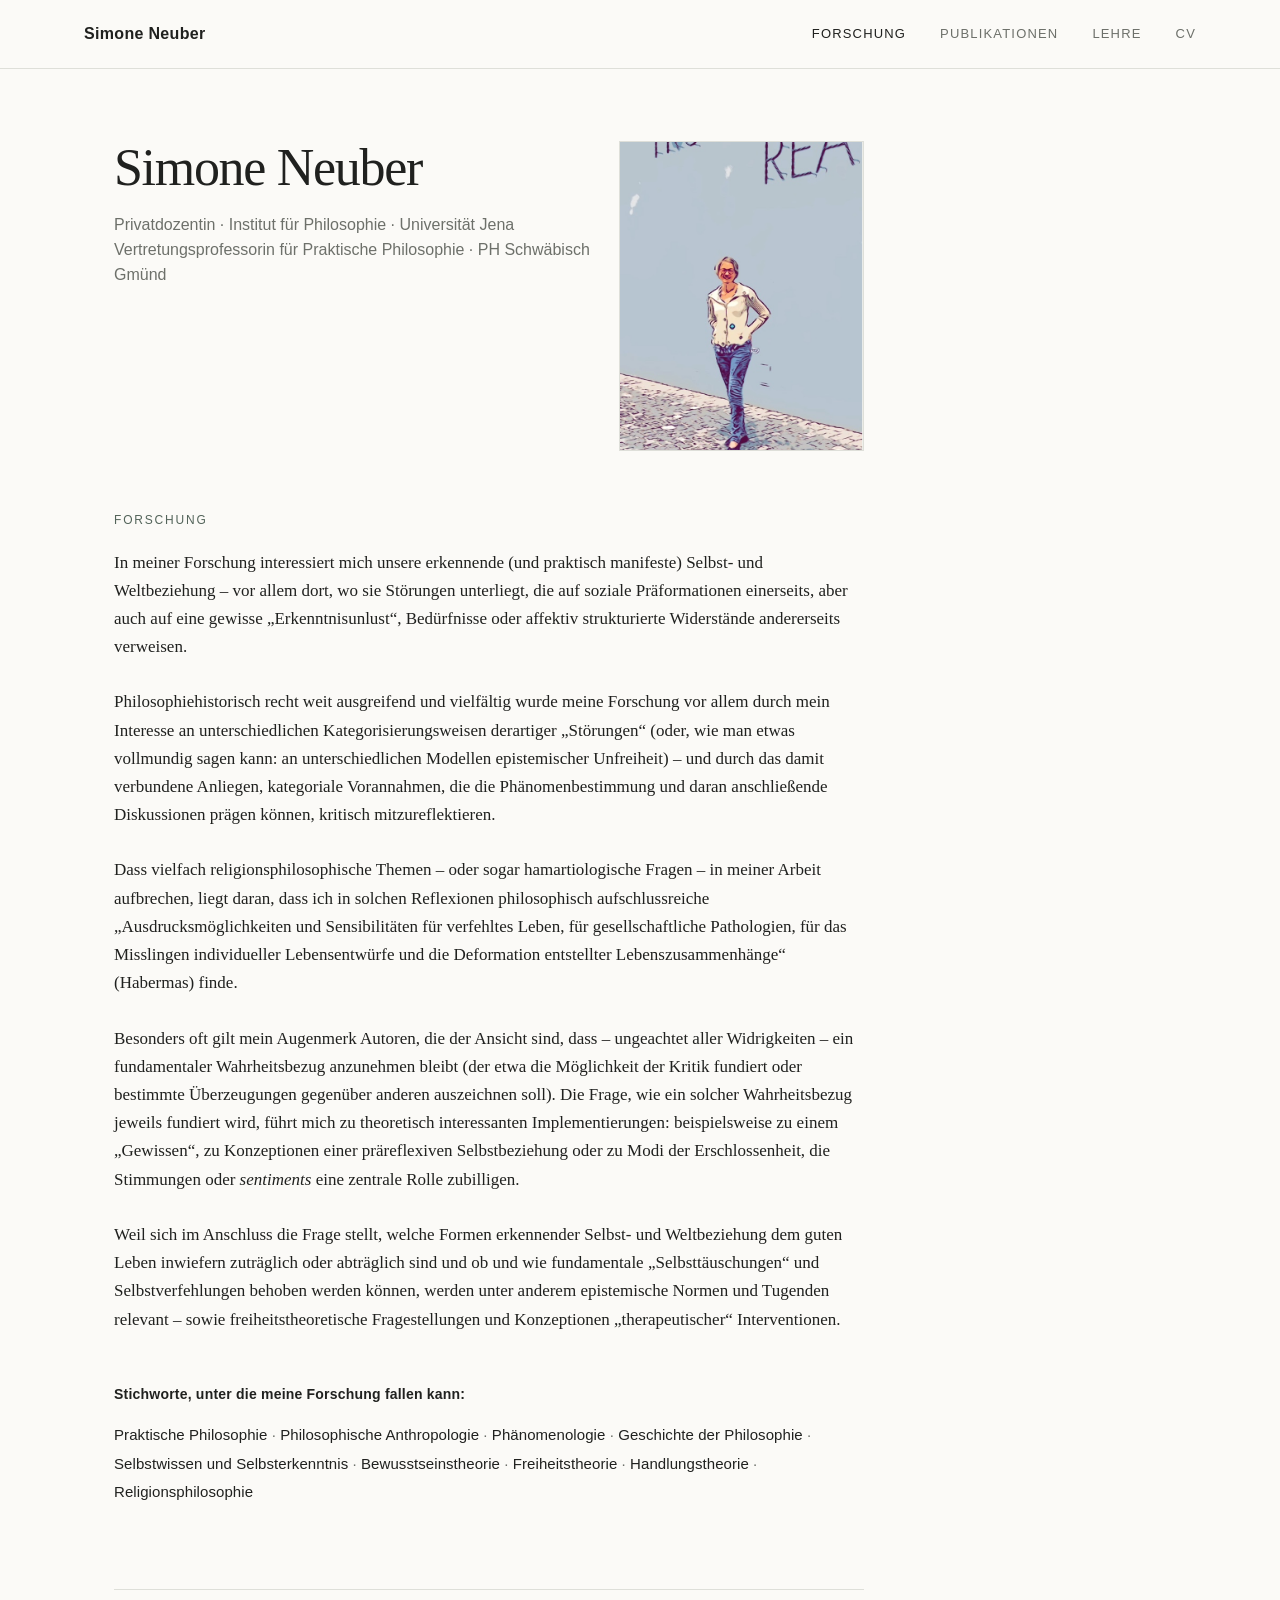
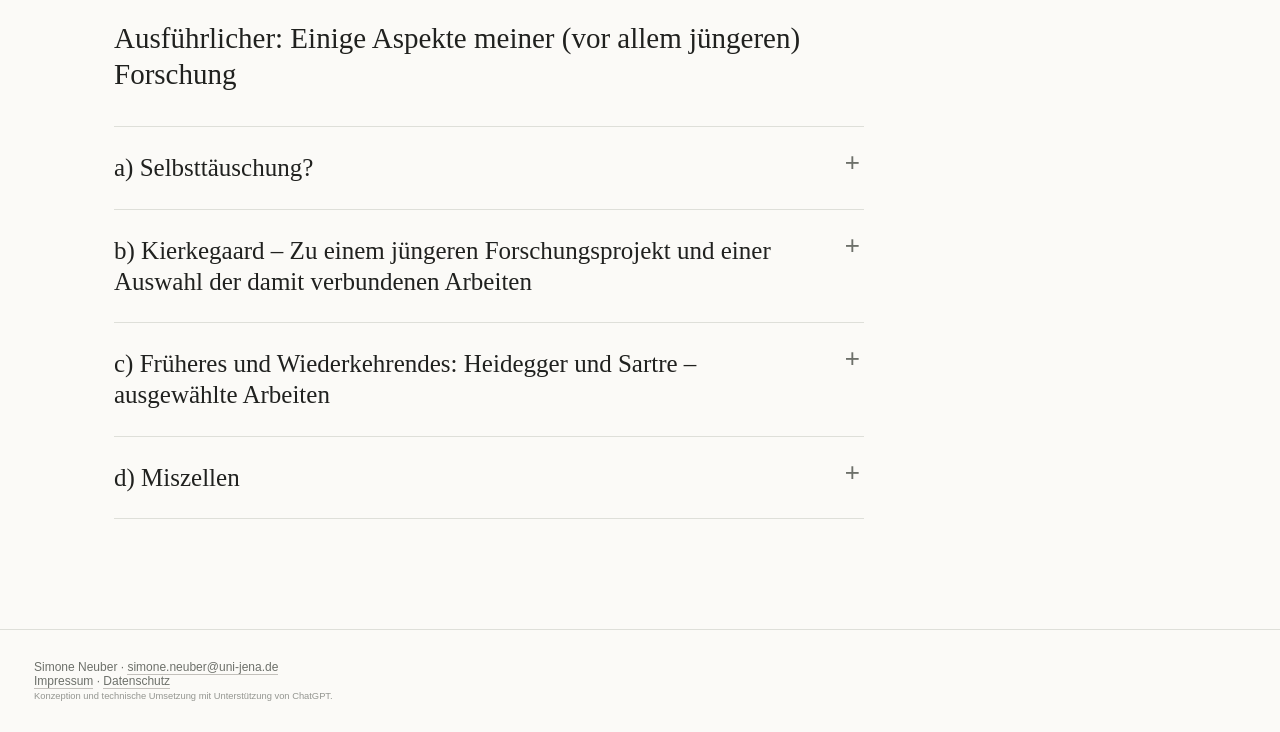
==== commit e85b566d: "Correct publication year of Selbsttäuschung to 2026" ====
--- a/index.html
+++ b/index.html
@@ -9,7 +9,7 @@
 <p>Weil sich im Anschluss die Frage stellt, welche Formen erkennender Selbst- und Weltbeziehung dem guten Leben inwiefern zuträglich oder abträglich sind und ob und wie fundamentale „Selbsttäuschungen“ und Selbstverfehlungen behoben werden können, werden unter anderem epistemische Normen und Tugenden relevant – sowie freiheitstheoretische Fragestellungen und Konzeptionen „therapeutischer“ Interventionen.</p>
 <div class="keywords-label">Stichworte, unter die meine Forschung fallen kann:</div><div class="keywords"><span>Praktische Philosophie</span><span>Philosophische Anthropologie</span><span>Phänomenologie</span><span>Geschichte der Philosophie</span><span>Selbstwissen und Selbsterkenntnis</span><span>Bewusstseinstheorie</span><span>Freiheitstheorie</span><span>Handlungstheorie</span><span>Religionsphilosophie</span></div><h2 class="major">Ausführlicher: Einige Aspekte meiner <span>(vor allem jüngeren)</span> Forschung</h2><details class="research-detail"><summary>a) Selbsttäuschung?</summary><div class="detail-body"><p>Eigentlich wollte ich mit meiner Habilitationsschrift zur aktuellen Debatte um die „Rätsel der Selbsttäuschung“ beitragen – aus Sartre’scher Perspektive. Der Plan war in gewisser Weise aporetisch: Denn wenn Sartres Konzeption der <em>mauvaise foi</em> ernst genommen wird, ist sein Beitrag zur Debatte <em>revisionistisch</em>, weil Sartre meint, dass der konzeptuelle Rahmen der <span class="nowrap">(Fremd-)Täuschung</span>, des Betrugs oder der willentlichen Illusionen die Sache verfehlt. Zu der Sache selbst führt aus Sartres Perspektive einzig der kategoriale Rahmen des „Glaubens“ – oder eben der <em>mauvaise foi</em>.</p><p>Liest man Sartre als jemanden, der in der Sache – wenn auch nicht „historisch“ – kategoriale Bedenken gegenüber der gegenwärtigen Debatte artikuliert, zeigt sich beim Blick auf die Tradition, dass er in guter Gesellschaft ist; paradoxerweise gerade dort, wo die aktuelle Forschungsliteratur zunehmend ihr Phänomen – oder etwas zu ihrer Phänomenfamilie Gehöriges – zu finden scheint. Der kategoriale Zugriff durch das Raster der rätselhaften „Selbsttäuschung“ erweist sich dabei als reichlich problematisches Aktualisierungsmedium: Bei der Einverleibung geht vielfach gerade das kritische Potential der historischen Autoren verloren, durch das sie weniger zur Debatte beitragen als diese vielmehr – durchaus im Sinne Sartres, wenn auch auf je eigene Weise – problematisieren und bereichern können.</p><p>Aus dem geplanten systematischen Beitrag zu den „Rätseln der Selbsttäuschung“ wurde so eine <em>„Dekonstruktion einer […] Debatte aus historischer Perspektive“</em>, die den Sartre’schen Impuls eines „Durchdenk die Sache doch mal so!“ bei einer Reihe von Autoren auf je eigene Weise wiederfindet. Augustinus bringt mit seiner <em>seductio sui</em> ein dynamisch konstituiertes verkehrtes Selbstverhältnis ins Spiel, bei dem sich das Subjekt durch eine „falsche Imagination“, wie es Schelling später nennen wird, so von der Wahrheit wegführt, dass es den „Sündenfall“ in gewisser Weise immer wieder neu performativ vollzieht. (Das klingt anachronistisch und vielleicht eher kierkegaardianisch – aber derartiges blitzt tatsächlich schon bei Augustinus auf!) Kant wirbt mit seiner „inneren Lüge“ für eine bestimmte Form mangelhafter Gewissenhaftigkeit; Pierre Nicoles <em>illusions</em> sind so stark von sozialen Dynamiken getragen, dass sie sich kaum sinnvoll als „Selbsttäuschung“ ansprechen lassen. Und Pascal denkt viel zu verstockungstheoretisch, um Raum für Dynamiken des Sich-selbst-Täuschens zu lassen.</p><p>Genuinere „Selbsttäuschungsdenker“ – wenn auch mit einem eigentümlich weiten Phänomenverständnis – kommen ebenfalls zu Wort: etwa Daniel Dyke, dem wir den ersten systematischen Traktat zu einem ausdrücklich als <em>self-deceit</em> gefassten Phänomen aus dem Jahr 1614 zu verdanken haben und der im Hintergrund der ersten deutschsprachigen Selbstbetrugs- und Selbsttäuschungs-Debatten im 18. Jahrhundert steht. Diese Debatten rekonstruiere ich in groben Zügen und zeichne damit zugleich nach, welche theoretischen Widerstände die Rede von einem wörtlich gemeinten „Selbstbetrug“ zunächst hervorgerufen hat. Bei Wieland wird ihre Diskussion denn auch mit spitzer Ironie in „eine hübsche Gesellschaft“ verlegt, „wo diese Materie, mit aller Seichtigkeit […] durchgebeutelt wurde“. Umso bemerkenswerter ist, wie selbstverständlich sich die Kategorie heute auf sehr viel ältere und durchaus heterogene Phänomene zurückprojizieren lässt.</p><div class="pub-label">Damit verbundene Arbeiten (Auswahl)</div><p><em>Selbsttäuschung. Dekonstruktion einer (moral-)philosophischen Debatte aus historischer Perspektive</em> (Tübingen, 2025).</p><p>„Würdewidrig und Grund des Bösen? Kant zur inneren Lüge“ (<em>Kant-Studien</em>, 2026).</p><p>„Deceiving oneself into faith? – On Pascal’s regimen and its implied conditions of success“ (<em>Neue Zeitschrift für Systematische Theologie und Religionsphilosophie,</em> 2023)</p></div></details><details class="research-detail"><summary>b) Kierkegaard – Zu einem jüngeren Forschungsprojekt und einer Auswahl der damit verbundenen Arbeiten</summary><div class="detail-body"><p>Sofern Kierkegaard mit seinem pseudonymen Werk die Programmatik eines <em>Hineintäuschens in das Wahre</em> verbindet, das aus einem umfassenden „Sinnentrug“ befreien soll, führt meine Auseinandersetzung mit ihm – die von der Fritz Thyssen Stiftung gefördert wurde – in gewisser Weise die Faszination fort, die das obige Projekt angetrieben hat. Doch verschieben sich die Akzente.</p><p>„Selbstverhältnisse dies- und jenseits des Ärgernisses“ (<em>Neue Zeitschrift für Systematische Theologie und Religionsphilosophie</em>, 2026). Kierkegaard ist durch seinen Schreibstil für viele ein recht ärgerlicher Autor. Er ist auch einer, der das „Ärgernis“ als affektiven Abstoßeffekt des absoluten Paradoxes der Christologie zu einer zentralen Kategorie macht. Selig ist, wer in „die Möglichkeit des Ärgernisses“ gestellt ist – und sich nicht ärgert.</p><p>Mich interessiert in diesem Text, ob Kierkegaard theoretisch (und nicht nur exegetisch) gute Gründe hat, diese Disjunktion aus Ärgernis-Nehmen und Nicht-Ärgernis-Nehmen anzubieten (was ich durch eine Analyse der praktischen Identität der sogenannten „ethischen Existenz“ und einer bestimmten Konzeption der „Zusage“ bejahe). Die sehr Kierkegaard-immanente Frage führt auf direktem Weg zu systematisch relevanten Fragen: etwa nach der Möglichkeit einer grundlegenden Transformation praktischer Selbstverhältnisse oder zu der Frage, wie Freiheit gedacht werden muss, wenn „Gnade“ in ihre Bedingungen eingeht, ohne die Struktur der Freiheit als Selbstbestimmtheit zu kompromittieren.</p><p>„Ethik für Unsterbliche – ‚Offenbarwerden‘ als Arbeit am ultimativen Bewusstsein“ (<em>Kierkegaard Studies Yearbook</em>, 2025). Heidegger wird immer wieder mit Kierkegaard in Verbindung gebracht, sofern auch dieser dem Tod existenztransformative Kraft bescheinige. Ich schlage eine andere Lektüre vor: Bei Kierkegaard trägt nicht der Tod, sondern der Gedanke der Unsterblichkeit – genauer: eines göttlichen Endgerichts – die transformative Last. Mit ihm verbindet sich die Dringlichkeit, bereits in der Zeit als jene Verantwortungseinheit zu existieren, als welche jeder Einzelne ultimativ angeschaut wird. „Offenbarwerden“ bezeichnet dann die Arbeit an einem solchen „ultimativen Bewusstsein“ – und damit zugleich eine eigentümliche Konzeption praktischer Identität, in der die Frage, wer ich bin und sein soll, von der Frage nach demjenigen, als der ich mich zu verantworten habe, nicht zu trennen ist.</p><p>„Kierkegaards Angst-Abhandlung als ‚gottesfürchtige Satire‘“ (<em>Kierkegaard Studies Yearbook</em>, 2023). Hier gehe ich den eigentlich recht offensichtlichen ironischen Brechungen der berühmten Angst-Schrift nach. Nimmt man sie ernst, wird der theoretische Beitrag ihres ersten Kapitels subversiv gebrochen: Er ist keine „neutrale“ Theorie einer Aporie der Freiheit – sprich: des „Sündenfalls“ –, sondern die Selbstauskunft eines von tiefer Angst vor dem Guten und Bösen Gezeichneten, der durch die Art seines theoretischen Entwurfs (und indem er überhaupt zu diesem anhebt) die auf sich geladene Schuld von sich weist. <em>Der Begriff Angst</em> wird dadurch nicht weniger theoretisch faszinierend. Doch verschiebt sich die Pointe der Schrift.</p></div></details><details class="research-detail"><summary>c) Früheres und Wiederkehrendes: Heidegger und Sartre – ausgewählte Arbeiten</summary><div class="detail-body"><p>Heidegger war Gegenstand meiner Magisterarbeit, deren Kurzform – „Alle Wege führen zu Kant. Heideggers Vorlesung ‚Die Frage nach dem Ding‘ und die Programmatik einer ‚aneignenden Verwandlung‘ Kants“ – zu meiner ersten wissenschaftlichen Publikation wurde.</p><p>In einer neueren Arbeit zum einhundertsten Jubiläum von <em>Sein und Zeit</em> (für ein Sonderheft der <em>Deutschen Zeitschrift für Philosophie</em>) versuche ich, mit geburtstagsfreundlichem Wohlwollen meine früheren Lektüreeindrücke zu revidieren und einer zunächst eher ärgerlichen Zirkularität von Heideggers Gewissenskonzeption eine strukturelle Stimmigkeit einzuzeichnen. Dabei profitiere ich unter anderem von meinen jüngeren Arbeiten zu Zirkelstrukturen bei Kierkegaard.</p><p>Neben Heidegger ist Sartre ein immer wiederkehrender Gesprächspartner. Seine Konzeption eines präreflexiven Selbstbezugs habe ich in „Sartre über präreflexives Bewusstsein. Eine kritische Relektüre“ (<em>Konzepte</em>, 2017) untersucht. Die strukturelle Fruchtbarkeit seiner eigentümlichen Unterscheidung von (deskriptiver) Ontologie und (explanatorischer) Metaphysik, der ich in „Weltbegriff und Metaphysik in <em>Das Sein und das Nichts</em>“ (<em>Phänomenologische Metaphysik</em>, 2020) unter anderem nachgegangen bin, habe ich jüngst unerwartet in einer Arbeit zu Kierkegaard wiederentdeckt.</p><p>Die Arbeit „Determined to act. On the structural place of acting in Sartre’s ontology of subjectivity“ (<em>The Routledge Handbook of Phenomenology of Agency</em> 2020) mag ich, weil ich dort Sartres eigentümliche Konzeption des <em>néant</em> und einige der erstaunlich weitreichenden systematischen Erwartungen aufschlüssle, die er mit ihr verbindet. Besonders interessiert mich dabei Sartres Versuch zu erklären, warum Bewusstsein wesentlich handelndes Bewusstsein ist. Neben der setzenden Intentionalität des Gegenstandsbezugs lässt sich bei ihm eine projektive Intentionalität rekonstruieren: Bewusstsein entwirft in einer Art „Kurzschluss-Projektion“ einen Wert, wobei dieser Entwurf sich immer schon als praktisches Engagement in seine versuchte Verwirklichung vollzieht. Diese projektive Intentionalität prägt wiederum, wie uns die Welt begegnet: nicht als Welt bloßer Gegenstände, sondern als eine Welt von Aufgaben, Aufforderungen und Möglichkeiten des Handelns. Sartres Konzeption des Handelns wird so aus dem Horizont seiner Ontologie heraus entwickelt.</p></div></details><details class="research-detail"><summary>d) Miszellen</summary><div class="detail-body"><p>Kann man philosophisch zu Luther publizieren? Durchaus, vor allem wenn es um das Verhältnis von Sollen und Können geht – und wenn der persistente Eindruck zu revidieren ist, Luther sei ein vehementer Kontrahent der These „Sollen impliziert Können“. Tatsächlich bestreitet Luther diese These nicht, sondern vertritt sie leidenschaftlich. Denn sie aufzugeben – „Was ist das anderes, als aus Gott einen Tyrannen und Schinder (<em>tyrannum et carnificem</em>) zu machen, der von uns fordert, was wir nicht leisten können?“ (nach Kleinknecht, WA 40/1, 227, 19 f.)</p><p>Allerdings kennt Luther verschiedene Formen des „Gebrauchs“ eines „Sollens“: etwa einen, der – mit gleichsam didaktischer Funktion und als wäre er „quaedam Ironia seu irrisio“ (WA 40/1, 425, 32.28) – den Einzelnen gerade seines Unvermögens überführen soll. Mit dieser Fokussierung ficht Luther die These „Sollen impliziert Können“ nicht an. Vielmehr ist die Einführung dieses besonderen Gebrauchs an die These gebunden, dass ein gewöhnliches <em>Sollen</em> ein <em>Können</em> impliziert. Das zeige ich in „Geforderte Ohnmacht? Luther über ‚Sollen impliziert Können‘“ (<em>Neue Zeitschrift für Systematische Theologie und Religionsphilosophie</em>, 2021).</p></div></details></article></main></section><section class="page" id="publications"><div class="pub-wrap"><article class="pub-article"><div class="eyebrow">Publikationen</div><h1 class="pub-title">Verzeichnis meiner bereits erschienenen Arbeiten</h1>
 <section class="pub-section"><h2>Monographien</h2>
-<div class="pub-entry no-num"><p><em>Selbsttäuschung. Dekonstruktion einer (moral-)philosophischen Debatte aus historischer Perspektive</em>, Tübingen 2025. <span class="pub-note">[Habilitationsschrift, 657 Seiten]</span></p></div>
+<div class="pub-entry no-num"><p><em>Selbsttäuschung. Dekonstruktion einer (moral-)philosophischen Debatte aus historischer Perspektive</em>, Tübingen 2026. <span class="pub-note">[Habilitationsschrift, 657 Seiten]</span></p></div>
 <div class="pub-entry no-num"><p><em>Scheinbeziehungen. Von Scheingefühlen und anderen Scheinproblemen der analytischen Ästhetik</em>, Münster 2013. <span class="pub-note">[Dissertation, ca. 350 Seiten]</span></p></div></section>
 <section class="pub-section"><h2>Herausgeberschaft</h2><div class="pub-entry no-num"><p><em>Das Bild als Denkfigur. Funktionen des Bildbegriffs in der Geschichte der Philosophie</em>, Paderborn 2010 (zusammen mit Roman Veressov).</p></div></section>
 <section class="pub-section"><h2>Zeitschriftenbeiträge</h2><div class="pub-subhead">Wissenschaftliche Aufsätze (peer-reviewed)</div>
--- a/styles.css
+++ b/styles.css
@@ -0,0 +1,66 @@
+
+:root{--ink:#20211f;--muted:#6d706a;--line:#dedfd9;--paper:#fbfaf7;--accent:#53645a;--soft:#f0f1ec}
+*{box-sizing:border-box} body{margin:0;background:var(--paper);color:var(--ink);font-family:Georgia,"Times New Roman",serif;line-height:1.72}
+header{border-bottom:1px solid var(--line);background:rgba(251,250,247,.97);position:sticky;top:0;z-index:2}
+.nav{max-width:1180px;margin:auto;padding:20px 34px;display:flex;align-items:center;gap:64px}
+.name{font-family:Arial,sans-serif;font-weight:650;letter-spacing:.02em;margin-right:auto}
+nav{display:flex;gap:34px;margin-left:auto}nav a{font:13px Arial,sans-serif;text-transform:uppercase;letter-spacing:.09em;color:var(--muted);text-decoration:none}
+.hero{max-width:1120px;margin:auto;padding:72px 34px 38px;display:grid;grid-template-columns:477px 245px;gap:28px;justify-content:start}
+.hero h1{font-size:52px;line-height:1.05;margin:0 0 18px;font-weight:500;letter-spacing:-.025em}
+.position{font:16px/1.55 Arial,sans-serif;color:var(--muted)} .portrait{height:310px;border:1px solid var(--line);background:var(--soft);display:flex;align-items:center;justify-content:center;font:12px Arial,sans-serif;color:var(--muted);letter-spacing:.08em;text-transform:uppercase}
+main{max-width:1120px;margin:auto;padding:0 34px 110px}.article{max-width:750px}.eyebrow{font:12px Arial,sans-serif;text-transform:uppercase;letter-spacing:.15em;color:var(--accent);margin:24px 0 22px}
+p{font-size:17px;font-weight:400;line-height:1.66;margin:0 0 27px}.article>p:first-of-type{font-size:17px;line-height:1.66}
+h2.major{font-size:29px;line-height:1.25;font-weight:500;margin:82px 0 34px;padding-top:30px;border-top:1px solid var(--line)}
+h2.major span{color:inherit;font-weight:inherit} h2.section-title{font-size:32px;line-height:1.2;font-weight:500;margin:76px 0 30px;padding-top:28px;border-top:1px solid var(--line)}
+h3.work-title{font-size:18px;line-height:1.45;margin:42px 0 9px;font-weight:600}
+.keywords-label,.pub-label{font-family:Arial,sans-serif;font-size:13px;line-height:1.55;font-weight:600;letter-spacing:.015em;margin-top:46px;margin-bottom:14px;color:var(--ink)}.keywords-label{font-size:14px;margin-top:50px;margin-bottom:12px}.pub-label span{font-family:inherit;font-size:inherit;line-height:inherit;font-weight:inherit;color:inherit;letter-spacing:inherit}
+.keywords{margin:16px 0 38px;font:15px/1.9 Arial,sans-serif;color:var(--ink);max-width:860px;letter-spacing:.005em}.keywords span{font:inherit;padding:0;border:0;background:none}.keywords span:not(:last-child)::after{content:" · ";color:var(--muted)}
+em{font-style:italic} footer{border-top:1px solid var(--line);padding:30px 34px;color:var(--muted);font:12px Arial,sans-serif}
+@media(max-width:760px){.nav{padding:14px 24px;gap:10px 22px;flex-wrap:wrap}.name{width:100%;margin-right:0}.nav nav{display:flex;flex-wrap:wrap;gap:10px 22px;margin-left:0}.nav nav a{font-size:12px}.hero{grid-template-columns:1fr;padding-top:46px}.portrait{display:flex;width:160px;height:auto;min-height:205px;margin-top:8px}.hero h1{font-size:40px}main{padding-left:24px;padding-right:24px}p{font-size:17px}.article>p:first-of-type{font-size:17px}}
+
+.research-detail{border-top:1px solid var(--line);margin:0;padding:0}
+.research-detail:last-of-type{border-bottom:1px solid var(--line)}
+.research-detail summary{list-style:none;cursor:pointer;position:relative;padding:25px 44px 25px 0;font-size:25px;line-height:1.25;font-weight:500}
+.research-detail summary::-webkit-details-marker{display:none}
+.research-detail summary::after{content:"+";position:absolute;right:4px;top:22px;font:300 26px/1 Arial,sans-serif;color:var(--muted)}
+.research-detail[open] summary::after{content:"–"}
+.research-detail[open] summary{padding-bottom:19px}
+.detail-body{padding:0 0 25px}
+.detail-body p:last-child{margin-bottom:0}
+
+nav a{cursor:pointer}.nav nav a.active{color:var(--ink)}
+.page{display:none}.page.active{display:block}
+.cv-wrap{max-width:1120px;margin:auto;padding:68px 34px 110px}.cv-article{max-width:790px}
+.cv-title{font-size:42px;line-height:1.08;font-weight:500;letter-spacing:-.02em;margin:0 0 56px}
+.cv-section{margin:0 0 66px}.cv-section h2{font-size:27px;line-height:1.25;font-weight:500;margin:0 0 28px;padding-top:26px;border-top:1px solid var(--line)}
+.cv-row{display:grid;grid-template-columns:125px 1fr;column-gap:28px;padding:10px 0 12px;border-bottom:1px solid rgba(222,223,217,.55)}
+.cv-year{font:13px/1.55 Arial,sans-serif;color:var(--muted);letter-spacing:.02em;padding-top:3px}.cv-text{font-size:16.5px;line-height:1.55}.cv-text strong{font-weight:600}.cv-note{color:var(--muted);font-size:15px}.cv-row:last-child{border-bottom:0}
+.placeholder{max-width:790px;margin:auto;padding:80px 34px 120px}.placeholder h1{font-size:42px;font-weight:500;margin:0 0 18px}.placeholder p{color:var(--muted)}
+@media(max-width:760px){.cv-wrap{padding:48px 24px 80px}.cv-title{font-size:36px}.cv-row{grid-template-columns:1fr;gap:3px}.cv-year{padding-top:0}.nav{padding-left:24px;padding-right:24px;overflow-x:auto}.nav nav{display:flex;white-space:nowrap;gap:18px;margin-left:0}.nav nav a{font-size:11px}}
+.cv-contact{margin-top:44px;padding-top:18px;border-top:1px solid var(--line);font-size:.88rem;color:var(--muted)}.cv-contact a,footer a{color:inherit;text-decoration:none;border-bottom:1px solid rgba(91,84,76,.35)}.cv-contact a:hover,footer a:hover{color:var(--ink);border-color:var(--ink)}
+
+.pub-wrap{max-width:1120px;margin:auto;padding:68px 34px 110px}.pub-article{max-width:830px}.pub-title{font-size:42px;line-height:1.08;font-weight:500;letter-spacing:-.02em;margin:0 0 56px}.pub-section{margin:0 0 64px}.pub-section h2{font-size:27px;line-height:1.25;font-weight:500;margin:0 0 27px;padding-top:26px;border-top:1px solid var(--line)}.pub-subhead{font:600 13px/1.5 Arial,sans-serif;letter-spacing:.025em;color:var(--muted);margin:30px 0 15px}.pub-entry{display:grid;grid-template-columns:36px 1fr;column-gap:14px;padding:9px 0;font-size:16.5px;line-height:1.58}.pub-entry.no-num{grid-template-columns:1fr}.pub-num{font:13px/1.7 Arial,sans-serif;color:var(--muted);padding-top:1px;text-align:right}.pub-entry p{font-size:16.5px;line-height:1.58;margin:0}.pub-note{color:var(--muted);font-size:14.5px}.pub-section .pub-entry+ .pub-entry{border-top:1px solid rgba(222,223,217,.35)}
+@media(max-width:760px){.pub-wrap{padding:48px 24px 80px}.pub-title{font-size:36px}.pub-entry{grid-template-columns:30px 1fr;column-gap:10px}}
+
+.teaching-wrap{max-width:1120px;margin:auto;padding:66px 34px 110px}.teaching-article{max-width:830px}.teaching-title{font-size:42px;line-height:1.12;font-weight:500;letter-spacing:-.018em;margin:0 0 54px}.teaching-section{margin-top:64px}.teaching-section:first-of-type{margin-top:0}.teaching-section h2{font-size:27px;line-height:1.25;font-weight:500;margin:0 0 8px;padding-top:26px;border-top:1px solid var(--line)}.teaching-places{font:13px/1.6 Arial,sans-serif;color:var(--muted);letter-spacing:.025em;margin:0 0 30px}.teaching-section h3{font:600 13px/1.5 Arial,sans-serif;letter-spacing:.07em;text-transform:uppercase;color:var(--accent);margin:46px 0 12px}.course-list{list-style:none;padding:0;margin:0}.course-list li{display:grid;grid-template-columns:minmax(0,1fr) 250px;gap:28px;padding:12px 0;border-bottom:1px solid rgba(222,223,217,.72)}.course-title{font-size:16px;line-height:1.48}.course-meta{font:12.5px/1.55 Arial,sans-serif;color:var(--muted);padding-top:2px}.teaching-note{font-size:16px;line-height:1.62;margin:10px 0 24px}.teaching-tail{margin-bottom:42px}@media(max-width:760px){.teaching-wrap{padding:46px 24px 80px}.teaching-title{font-size:34px}.course-list li{grid-template-columns:1fr;gap:4px;padding:14px 0}.teaching-section h2{font-size:24px}}
+
+@media print{
+  .pub-entry,.pub-entry p{line-height:1.58!important;}
+  .pub-entry p{margin:0!important;}
+  .pub-entry{padding-top:9px!important;padding-bottom:9px!important;}
+}
+
+
+/* Kleine technische Ergänzungen für die veröffentlichte Fassung */
+a:focus-visible, summary:focus-visible{outline:2px solid var(--accent);outline-offset:4px}
+@media print{header{position:static}.page{display:block!important;page-break-before:always}.page:first-of-type{page-break-before:auto}footer{margin-top:24px}}
+
+/* Legal pages and footer credit */
+.site-credit{font-size:.78em;opacity:.72}
+.legal-page{max-width:900px;margin:0 auto;padding:64px 24px}
+.legal-page h2{margin-top:2rem}
+
+/* Keep short parenthetical compounds typographically intact. */
+.nowrap { white-space: nowrap; }
+
+.nowrap { white-space: nowrap; }
